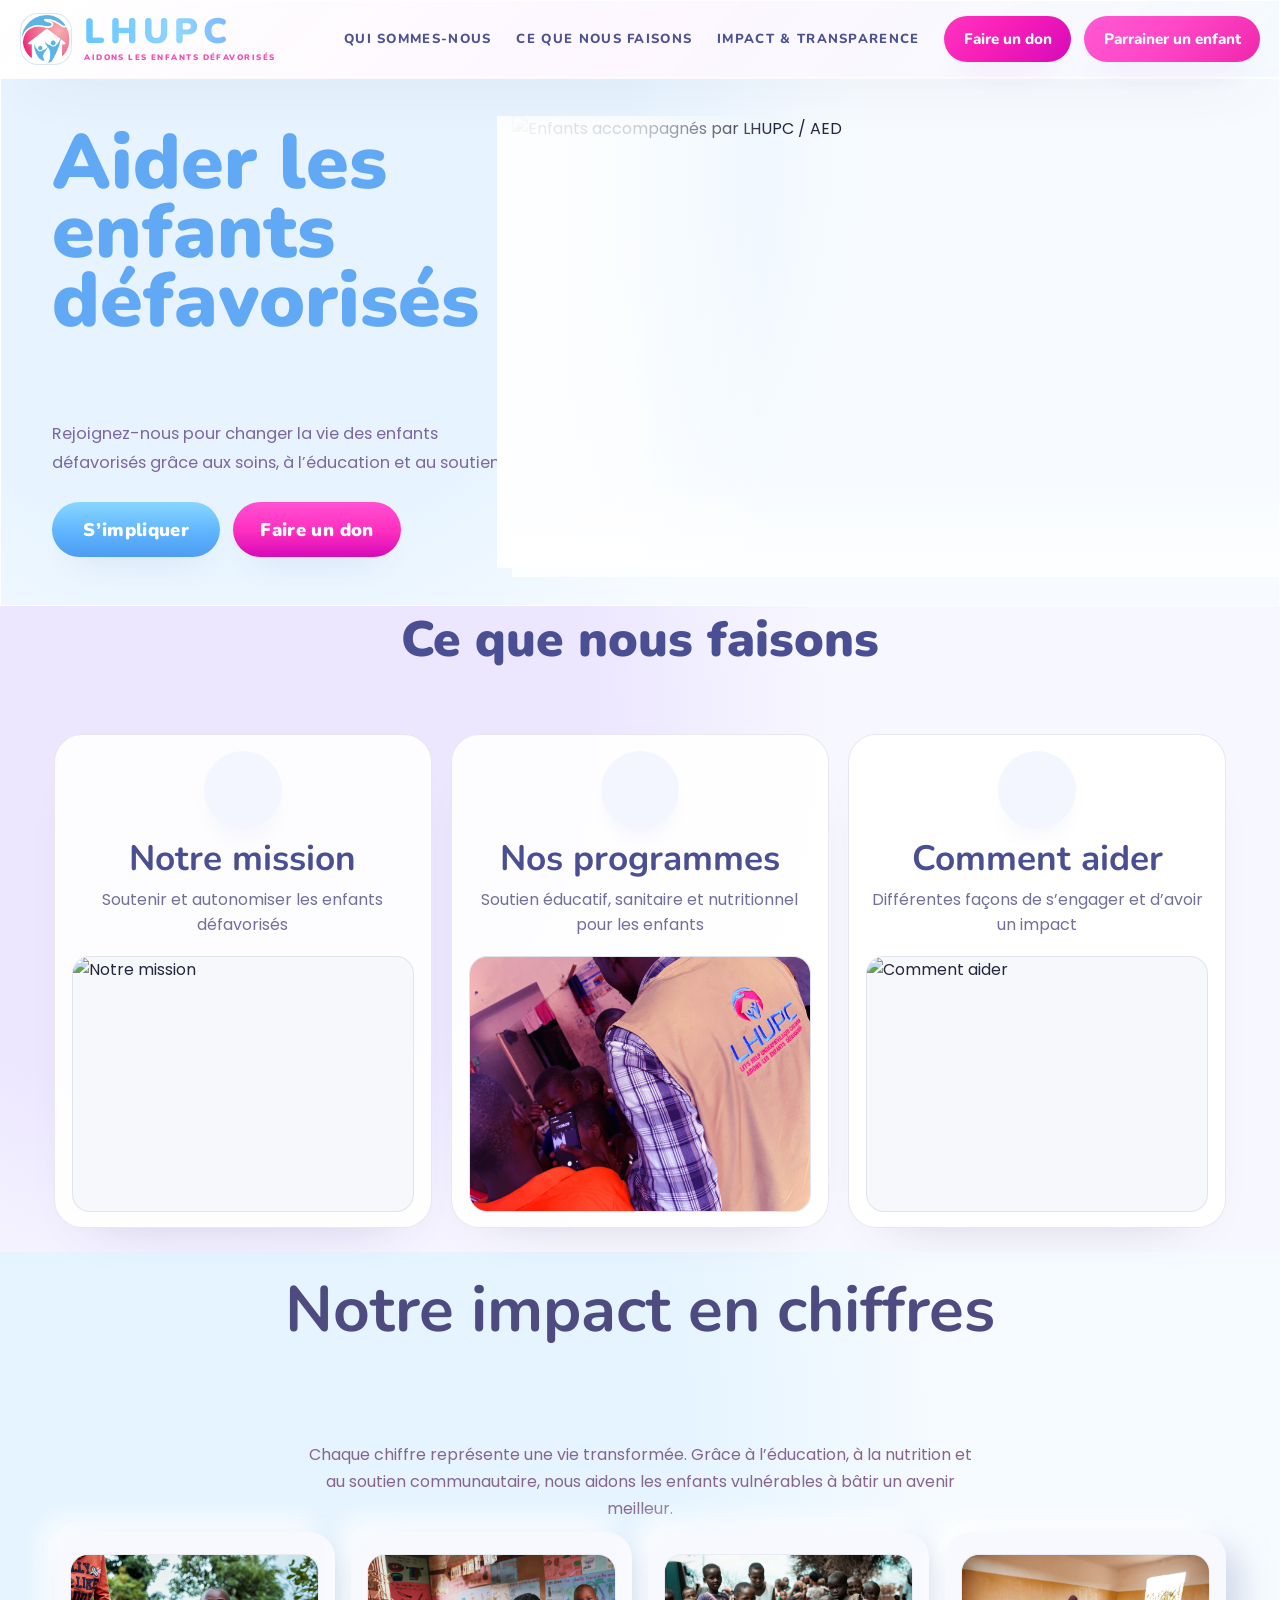
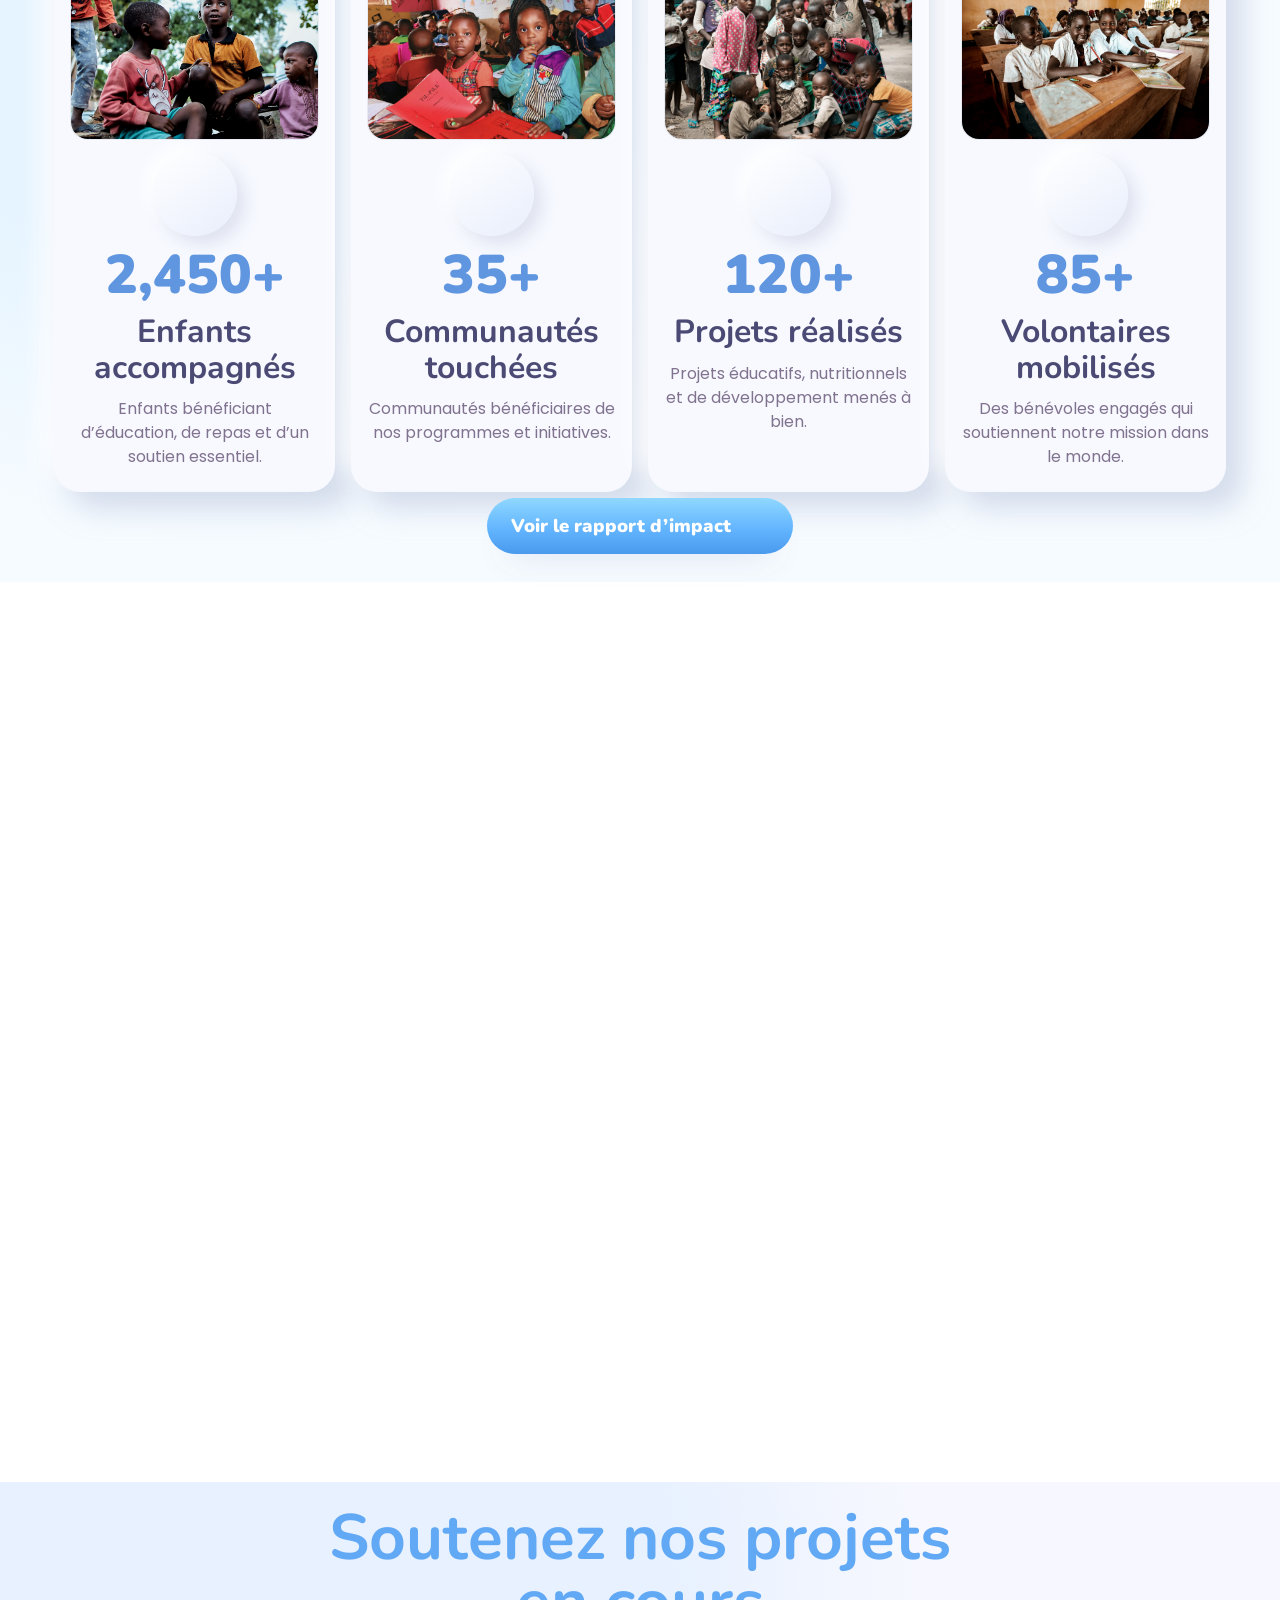
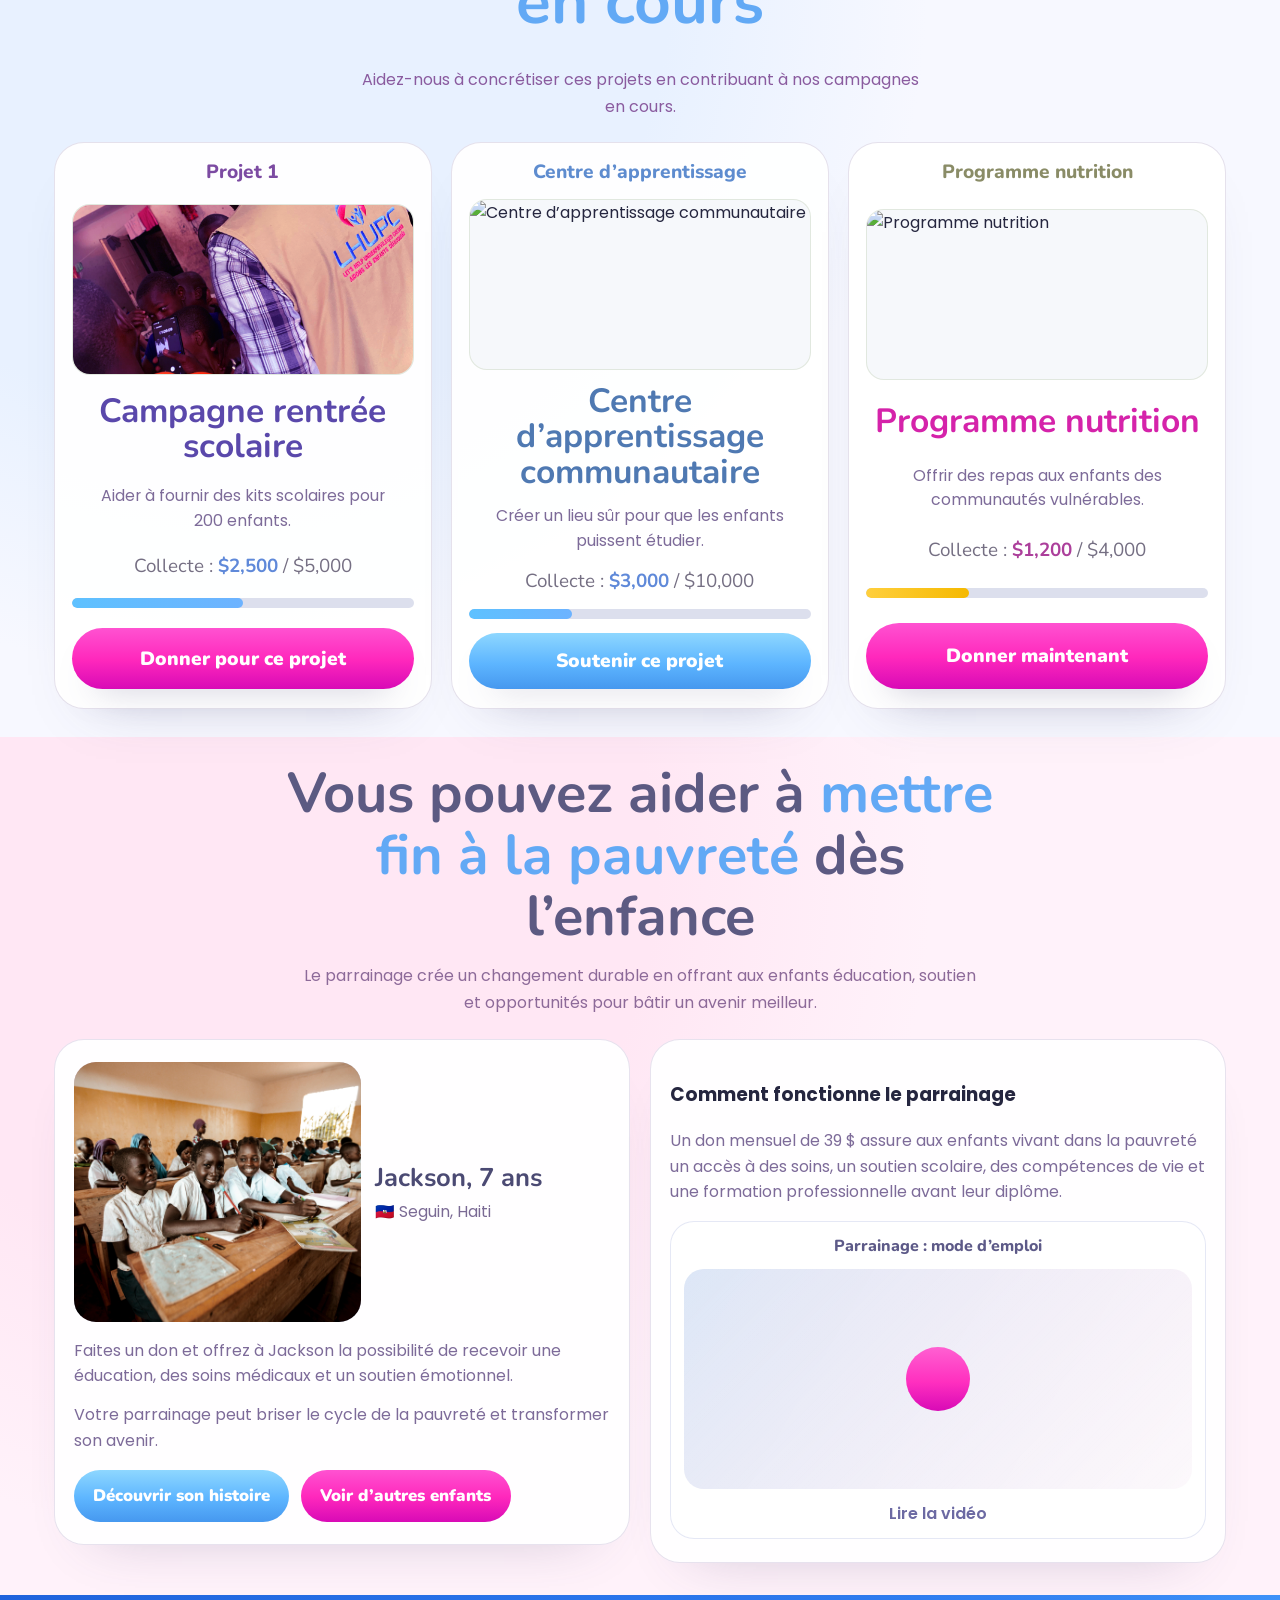
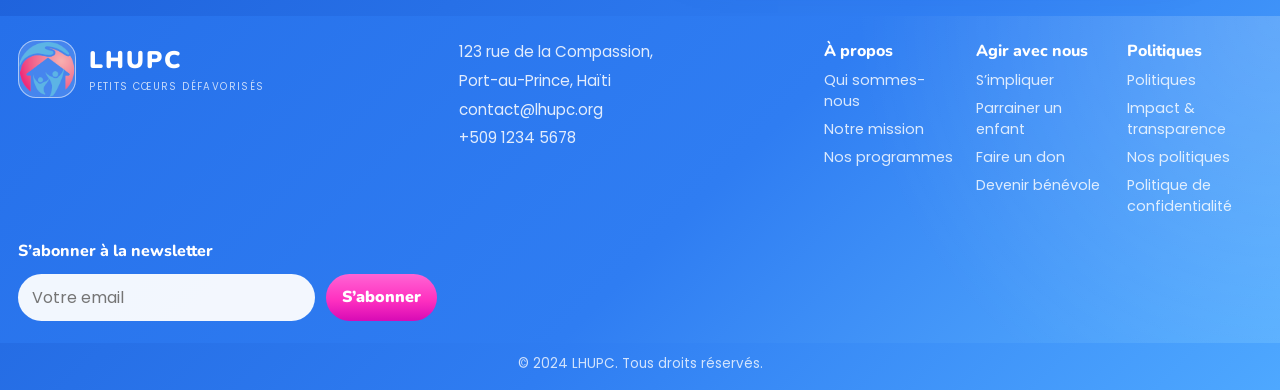
==== index.html @ beb4c079 "Initial commit" ====
<!doctype html>
<html lang="fr">
  <head>
    <meta charset="UTF-8" />
    <meta name="viewport" content="width=device-width, initial-scale=1.0" />
    <meta http-equiv="Cache-Control" content="no-cache, no-store, must-revalidate" />
    <meta http-equiv="Pragma" content="no-cache" />
    <meta http-equiv="Expires" content="0" />
    <meta
      name="description"
      content="Plateforme institutionnelle LHUPC / AED avec site public administrable et future connexion Firebase."
    />
    <link rel="preconnect" href="https://fonts.googleapis.com" />
    <link rel="preconnect" href="https://fonts.gstatic.com" crossorigin />
    <link
      href="https://fonts.googleapis.com/css2?family=Nunito:wght@600;700;800;900&family=Poppins:wght@400;500;600;700&display=swap"
      rel="stylesheet"
    />
    <script src="./src/js/tw-config.js?v=20260318-2"></script>
    <script src="https://cdn.tailwindcss.com"></script>
    <link rel="stylesheet" href="./src/styles/main.css?v=20260318-45" />
    <script src="https://unpkg.com/lucide@latest/dist/umd/lucide.min.js" defer></script>
    <title>LHUPC / AED</title>
  </head>
  <body class="min-h-screen bg-[url('./PHOTOS/pexels-justebuka-20407104.jpg')] bg-cover bg-fixed bg-center text-[#25263f] font-sans">
    <div id="app"></div>
    <script type="module" src="./src/js/main.js?v=20260318-28"></script>
  </body>
</html>
---- src/styles/main.css ----
:root {
  --bg: #f7f3f0;
  --surface: rgba(255, 255, 255, 0.95);
  --surface-strong: #ffffff;
  --text: #25263f;
  --muted: #6f7390;
  --stroke: rgba(201, 204, 228, 0.75);
  --blue: #78c8ff;
  --blue-strong: #5f98ff;
  --pink: #f62cb8;
  --pink-strong: #d70ab9;
  --shadow: 0 24px 60px -36px rgba(65, 50, 91, 0.42);
}

* {
  box-sizing: border-box;
}

html {
  scroll-behavior: smooth;
}

body {
  margin: 0;
  min-height: 100vh;
  color: var(--text);
  font-family: 'Poppins', sans-serif;
}

body.menu-open {
  overflow: hidden;
}

a {
  color: inherit;
  text-decoration: none;
}

button {
  font: inherit;
}

.page-shell {
  padding: 0;
  background: transparent;
}

.site-header {
  position: sticky;
  top: 0;
  z-index: 1500;
  padding: 0;
  transition: transform 0.22s ease, opacity 0.22s ease;
  will-change: transform;
}

.site-header.is-hidden {
  transform: translateY(-100%);
  opacity: 0;
}

.site-header__shell {
  width: 100%;
  border: 1px solid rgba(255, 255, 255, 0.9);
  border-radius: 0;
  background: linear-gradient(135deg, rgba(255, 255, 255, 0.98), rgba(253, 246, 255, 0.96), rgba(244, 250, 255, 0.98));
  box-shadow: var(--shadow);
  backdrop-filter: blur(18px);
  overflow: visible;
  position: relative;
}

.site-header__bar {
  display: flex;
  align-items: center;
  gap: 0.75rem;
  min-height: 82px;
  padding: 0.9rem 1rem;
}

.site-header__brand {
  min-width: 0;
  flex: 1;
}

.site-header__desktop {
  display: none;
}

.brand-logo {
  display: flex;
  align-items: center;
  gap: 0.75rem;
  min-width: 0;
}

.brand-logo__icon {
  width: 52px;
  height: 52px;
  flex: 0 0 52px;
  display: grid;
  place-items: center;
  border-radius: 18px;
  background: rgba(255, 255, 255, 0.88);
  box-shadow: inset 0 1px 0 rgba(255, 255, 255, 0.95);
  border: 1px solid rgba(219, 227, 239, 0.95);
}

.brand-logo__icon img {
  width: 100%;
  height: 100%;
  object-fit: contain;
}

.brand-logo__text {
  min-width: 0;
  display: flex;
  flex-direction: column;
}

.brand-logo__title {
  font-family: 'Nunito', sans-serif;
  font-size: clamp(1.45rem, 5vw, 2.2rem);
  line-height: 0.95;
  font-weight: 900;
  letter-spacing: 0.14em;
  text-transform: uppercase;
  background: linear-gradient(90deg, #67c7ff, #8fd5ff, #699eff);
  -webkit-background-clip: text;
  background-clip: text;
  color: transparent;
}

.brand-logo__subtitle {
  display: none;
  margin-top: 0.25rem;
  font-family: 'Nunito', sans-serif;
  font-size: 0.5rem;
  line-height: 1.2;
  font-weight: 900;
  letter-spacing: 0.18em;
  color: #f24db7;
  text-transform: uppercase;
}

.lucide-icon,
.lucide {
  width: 28px;
  height: 28px;
  stroke: currentColor;
  stroke-width: 2px;
  stroke-linecap: round;
  stroke-linejoin: round;
}

.lucide-icon--inline {
  width: 22px;
  height: 22px;
  margin-left: 0.35rem;
  vertical-align: middle;
}

.menu-toggle {
  width: 54px;
  height: 54px;
  flex: 0 0 54px;
  margin-left: auto;
  border: 1px solid rgba(207, 214, 234, 0.9);
  border-radius: 16px;
  background: linear-gradient(135deg, rgba(255, 255, 255, 0.96), rgba(244, 245, 255, 0.96));
  box-shadow: 0 18px 34px -26px rgba(63, 66, 114, 0.82);
  display: inline-flex;
  align-items: center;
  justify-content: center;
  cursor: pointer;
  transition: transform 0.14s ease, box-shadow 0.14s ease, border-color 0.14s ease, background 0.2s ease;
}

.menu-toggle__icon {
  display: inline-flex;
  color: #4e5397;
  font-size: 26px;
}

.menu-toggle__icon--close {
  display: none;
}

.menu-toggle.is-open .menu-toggle__icon {
  display: none;
}

.menu-toggle.is-open .menu-toggle__icon--close {
  display: inline-flex;
}

.menu-toggle:is(:hover, :focus-visible) {
  transform: translateY(-1px);
  box-shadow: 0 22px 44px -28px rgba(63, 66, 114, 0.9);
  border-color: rgba(120, 200, 255, 0.35);
  background: linear-gradient(135deg, rgba(255, 255, 255, 0.98), rgba(240, 243, 255, 0.96));
}

.site-header__mobile-panel {
  position: fixed;
  top: 0;
  right: 0;
  width: min(86vw, 400px);
  height: 100vh;
  border-left: 1px solid rgba(207, 214, 234, 0.9);
  padding: 1.25rem 1.25rem 2rem;
  background: rgba(255, 255, 255, 0.96);
  box-shadow: -18px 0 44px -28px rgba(35, 42, 90, 0.45);
  transform: translateX(102%);
  transition: transform 0.24s ease, opacity 0.24s ease;
  opacity: 0;
  backdrop-filter: blur(12px);
  z-index: 3000;
  pointer-events: none;
  overflow-y: auto;
  border-radius: 0;
  padding-top: 3.5rem;
}

.site-header__mobile-panel.is-open {
  transform: translateX(0);
  opacity: 1;
  pointer-events: auto;
}

.mobile-panel__close {
  position: absolute;
  top: 0.9rem;
  right: 0.9rem;
  width: 42px;
  height: 42px;
  display: inline-flex;
  align-items: center;
  justify-content: center;
  border-radius: 12px;
  border: 1px solid rgba(207, 214, 234, 0.9);
  background: rgba(255, 255, 255, 0.96);
  box-shadow: 0 12px 28px -18px rgba(35, 42, 90, 0.35);
  color: #4e5397;
  cursor: pointer;
}

.mobile-panel__close:focus-visible {
  outline: none;
  box-shadow: var(--focus-ring);
}

.splash-overlay {
  position: fixed;
  inset: 0;
  display: grid;
  place-items: center;
  background: radial-gradient(circle at 30% 20%, rgba(255, 200, 240, 0.2), transparent 35%), #ffffff;
  z-index: 4000;
  transition: opacity 0.3s ease;
}

.splash-overlay.is-hidden {
  opacity: 0;
  pointer-events: none;
}

.splash-card {
  display: grid;
  gap: 1rem;
  justify-items: center;
  padding: 1.8rem 2.2rem;
  border-radius: 22px;
  background: rgba(255, 255, 255, 0.94);
  box-shadow: 0 24px 60px -36px rgba(65, 50, 91, 0.32);
  border: 1px solid rgba(217, 223, 239, 0.8);
}

.splash-logo {
  width: 86px;
  height: 86px;
  object-fit: contain;
}

.splash-quote {
  margin: 0;
  font-family: 'Nunito', sans-serif;
  font-weight: 900;
  font-size: 1.2rem;
  color: #4a4f93;
  text-align: center;
}

.splash-loader {
  width: 54px;
  height: 54px;
  border-radius: 50%;
  border: 5px solid rgba(255, 82, 192, 0.2);
  border-top-color: #ff2fbf;
  animation: splash-spin 1s linear infinite;
}

@keyframes splash-spin {
  to {
    transform: rotate(360deg);
  }
}

.site-header__mobile-nav,
.site-header__mobile-actions {
  display: grid;
  gap: 0.7rem;
}

.site-header__mobile-actions {
  margin-top: 1rem;
}

.header-link {
  position: relative;
  font-family: 'Nunito', sans-serif;
  font-size: 0.84rem;
  font-weight: 800;
  letter-spacing: 0.1em;
  color: #4d5293;
  text-transform: uppercase;
  white-space: nowrap;
}

.header-link--mobile {
  display: block;
  padding: 0.95rem 1rem;
  border-radius: 20px;
  background: rgba(255, 255, 255, 0.76);
  border: 1px solid rgba(231, 235, 244, 0.95);
}

.header-link.is-active::after {
  content: '';
  position: absolute;
  left: 0;
  right: 0;
  bottom: -1rem;
  height: 2px;
  border-radius: 999px;
  background: linear-gradient(90deg, rgba(111, 196, 255, 0.95), rgba(140, 212, 255, 0.95));
}

.header-link.is-active-mobile {
  background: rgba(235, 247, 255, 0.95);
  color: #2e3888;
}

.header-action {
  display: inline-flex;
  align-items: center;
  justify-content: center;
  position: relative;
  isolation: isolate;
  overflow: hidden;
  min-height: 48px;
  padding: 0.88rem 1.15rem;
  border-radius: 999px;
  font-family: 'Nunito', sans-serif;
  font-size: 1rem;
  font-weight: 800;
  color: white;
  box-shadow: 0 18px 34px -22px rgba(214, 10, 185, 0.82);
  transition: transform 0.14s ease, box-shadow 0.14s ease, filter 0.2s ease;
}

.header-action::after {
  content: '';
  position: absolute;
  top: -35%;
  bottom: -35%;
  width: 34%;
  left: -42%;
  pointer-events: none;
  background: linear-gradient(
    90deg,
    rgba(255, 255, 255, 0) 0%,
    rgba(255, 255, 255, 0.18) 18%,
    rgba(255, 255, 255, 0.82) 48%,
    rgba(255, 255, 255, 0.18) 78%,
    rgba(255, 255, 255, 0) 100%
  );
  transform: skewX(-24deg) translate3d(0, 0, 0);
  animation: header-action-flash 14s infinite ease-in-out;
}

.header-action--mobile {
  width: 100%;
}

.header-action--primary {
  background: linear-gradient(135deg, #ff35c1, #f61db7 46%, #d60ab9);
}

.header-action--secondary {
  background: linear-gradient(135deg, #ff59d3, #ff47c7 46%, #ef26ad);
}

.header-action:is(:hover, :focus-visible) {
  transform: translateY(-1px);
  box-shadow: 0 22px 44px -26px rgba(63, 66, 114, 0.45);
  filter: saturate(1.05);
}

@keyframes header-action-flash {
  0%,
  100% {
    left: -42%;
    opacity: 0;
  }

  4% {
    opacity: 0.95;
  }

  11% {
    left: 108%;
    opacity: 0.95;
  }

  16% {
    left: 108%;
    opacity: 0;
  }

  50% {
    left: 108%;
    opacity: 0;
  }

  54% {
    left: 108%;
    opacity: 0.95;
    transform: skewX(24deg) translate3d(0, 0, 0);
  }

  61% {
    left: -42%;
    opacity: 0.95;
    transform: skewX(24deg) translate3d(0, 0, 0);
  }

  66% {
    left: -42%;
    opacity: 0;
  }

  67%,
  99% {
    transform: skewX(-24deg) translate3d(0, 0, 0);
  }
}

.hero-section {
  padding: 0;
}

.hero-section__shell {
  width: 100%;
  overflow: hidden;
  border: 1px solid rgba(255, 255, 255, 0.92);
  border-radius: 0;
  background:
    radial-gradient(circle at 18% 12%, #e7f4ff 0%, #e7f4ff 35%, #f7fbff 55%),
    linear-gradient(135deg, #f7fbff 0%, #fff5fc 100%);
  box-shadow: none;
}

.hero-section__content {
  display: grid;
}

.hero-section__copy {
  position: relative;
  z-index: 1;
  padding: 1.65rem 1.15rem 0.9rem;
}

.hero-section__eyebrow {
  margin: 0 0 0.75rem;
  font-family: 'Nunito', sans-serif;
  font-size: 0.76rem;
  font-weight: 800;
  letter-spacing: 0.24em;
  text-transform: uppercase;
  color: #7c86cb;
}

.hero-section__title {
  max-width: 12ch;
  margin: 0;
  font-family: 'Nunito', sans-serif;
  font-size: clamp(2.45rem, 11vw, 4.8rem);
  line-height: 0.9;
  font-weight: 900;
  color: #62a9f5;
  min-height: 3.6em;
}

.hero-rotator {
  display: block;
  min-height: 3.2em;
  white-space: normal;
  word-break: break-word;
}

.section-rotator {
  display: inline-block;
  min-height: 2.4em;
  white-space: normal;
  word-break: break-word;
}

.hero-section__description {
  max-width: 34rem;
  margin: 1rem 0 0;
  font-size: 1rem;
  line-height: 1.75;
  color: #7c67a2;
}

.hero-section__actions {
  display: grid;
  gap: 0.8rem;
  margin-top: 1.35rem;
}

.hero-cta {
  display: inline-flex;
  align-items: center;
  justify-content: center;
  min-height: 54px;
  padding: 0.92rem 1.5rem;
  border-radius: 999px;
  font-family: 'Nunito', sans-serif;
  font-size: 1.15rem;
  font-weight: 900;
  letter-spacing: 0.02em;
  color: white;
  box-shadow: 0 18px 34px -24px rgba(81, 94, 153, 0.42);
  transition: transform 0.12s ease, box-shadow 0.12s ease, background 0.2s ease, color 0.2s ease;
}

.hero-cta:focus-visible {
  outline: none;
  box-shadow: var(--focus-ring);
  transform: translateY(-1px);
}

.hero-cta:hover {
  transform: translateY(-2px);
  box-shadow: 0 24px 44px -26px rgba(81, 94, 153, 0.48);
}

.hero-cta--blue {
  background: linear-gradient(180deg, #89d7ff, #5fb4ff 55%, #4d9cf2);
}

.hero-cta--pink {
  background: linear-gradient(180deg, #ff50d3, #ff2fbf 52%, #d60ab9);
}

.hero-section__media {
  position: relative;
  min-height: 280px;
  padding: 0.35rem 0.35rem 0.55rem;
}

.hero-section__image {
  position: relative;
  height: 100%;
  min-height: 280px;
  overflow: hidden;
  border-radius: 28px;
}

.hero-photo {
  position: absolute;
  inset: 0;
  width: 100%;
  height: 100%;
  object-fit: cover;
  display: block;
}

.hero-section__mist {
  position: absolute;
  z-index: 1;
  pointer-events: none;
}

.hero-section__mist--left {
  inset: 0 auto 0 -8%;
  width: 34%;
  background: linear-gradient(90deg, rgba(255, 255, 255, 0.96), rgba(255, 255, 255, 0.78), transparent);
}

.hero-section__mist--bottom {
  inset: auto 0 -2% 0;
  height: 26%;
  background: linear-gradient(180deg, transparent, rgba(255, 255, 255, 0.88));
}

.about-section {
  padding: 0;
}

.about-section__shell {
  width: 100%;
  padding: 0 1rem 0.2rem;
  background:
    radial-gradient(circle at 16% 18%, #ece6ff 0%, #ece6ff 32%, #f7f7ff 52%),
    linear-gradient(180deg, #fdf8ff 0%, #f5faff 100%);
}

.about-section__header {
  text-align: center;
  margin: 0 0 0.6rem;
}

.about-section__title {
  margin: 0;
  font-family: 'Nunito', sans-serif;
  font-size: clamp(2.1rem, 8vw, 3.1rem);
  font-weight: 900;
  color: #4a4f93;
}

.about-section__grid {
  display: grid;
  gap: 1rem;
  grid-template-columns: repeat(auto-fit, minmax(260px, 1fr));
}

.about-card {
  display: grid;
  gap: 0.75rem;
  padding: 1rem;
  border: 1px solid rgba(233, 229, 239, 0.95);
  border-radius: 28px;
  background: rgba(255, 255, 255, 0.9);
  box-shadow: 0 26px 50px -44px rgba(75, 73, 116, 0.36);
  grid-template-rows: auto auto auto 1fr;
}

.about-card__media {
  width: 100%;
  overflow: hidden;
  border-radius: 18px;
  border: 1px solid rgba(223, 227, 235, 0.9);
  background: #f6f8fb;
  aspect-ratio: 4 / 3;
  margin-top: 0.35rem;
}

.about-card__media img {
  width: 100%;
  height: 100%;
  object-fit: cover;
  display: block;
}

.about-card__icon {
  width: 78px;
  height: 78px;
  margin: -0.2rem auto 0;
  display: grid;
  place-items: center;
  border-radius: 999px;
  background: #f4f6ff;
  box-shadow: 0 14px 32px -24px rgba(40, 60, 160, 0.25);
  color: #5a48ab;
}

.about-card__icon .lucide {
  width: 42px;
  height: 42px;
}

.about-card__title {
  margin: 0;
  font-family: 'Nunito', sans-serif;
  font-size: clamp(1.75rem, 6vw, 2.2rem);
  line-height: 1;
  text-align: center;
  color: #4a4f93;
}

.about-card__description {
  max-width: 22rem;
  margin: 0 auto;
  font-size: 1rem;
  line-height: 1.55;
  text-align: center;
  color: #726f9b;
}

.impact-section {
  padding: 0;
  margin: 0;
}

.bridge-section {
  position: relative;
  min-height: 100vh;
  z-index: 0;
  background: transparent;
  margin: 0;
  padding: 0;
}

.bridge-section__content {
  height: 100%;
}

.projects-section {
  position: relative;
  z-index: 2;
  margin: 0;
  padding: 0;
}

.impact-section__shell {
  width: 100%;
  padding: 0.4rem 1rem 0;
  background:
    radial-gradient(circle at 18% 18%, #e5f4ff 0%, #e5f4ff 34%, #f6fbff 56%),
    radial-gradient(circle at 78% 24%, #ffe9c6 0%, #ffe9c6 36%, #fff5e6 58%),
    linear-gradient(180deg, #f6fbff 0%, #fff8f2 100%);
}

.impact-section__header {
  max-width: 46rem;
  margin: 0 auto;
  text-align: center;
}

.impact-section__title {
  margin: 0;
  font-family: 'Nunito', sans-serif;
  font-size: clamp(2.2rem, 8vw, 4rem);
  line-height: 1.05;
  color: #4d4b7f;
}

.impact-section__title-accent {
  color: #62a9f5;
}

.impact-section__description {
  max-width: 42rem;
  margin: 0.6rem auto 0;
  font-size: 1rem;
  line-height: 1.7;
  color: #86658f;
}

.impact-section__grid {
  display: grid;
  gap: 1rem;
  margin-top: 0.6rem;
  grid-template-columns: repeat(auto-fit, minmax(260px, 1fr));
}

.impact-card {
  display: grid;
  justify-items: center;
  gap: 0.75rem;
  padding: 1.25rem 1rem 1.35rem;
  border-radius: 26px;
  background: #f7f9ff;
  box-shadow:
    16px 16px 28px rgba(180, 190, 215, 0.5),
    -14px -14px 24px rgba(255, 255, 255, 0.85);
  text-align: center;
}

.impact-card__media {
  width: 100%;
  max-width: 340px;
  overflow: hidden;
  border-radius: 18px;
  border: 1px solid rgba(223, 227, 235, 0.6);
  background: linear-gradient(135deg, #fdfefe, #f3f6ff);
  box-shadow:
    inset 8px 8px 16px rgba(181, 189, 214, 0.32),
    inset -6px -6px 14px rgba(255, 255, 255, 0.9);
  aspect-ratio: 4 / 3;
  position: relative;
}

.impact-media {
  width: 100%;
  height: 100%;
  object-fit: cover;
  display: block;
  position: absolute;
  inset: 0;
  transition: opacity 0.5s ease;
}

.impact-media--alt {
  opacity: 0;
}

.impact-card:hover .impact-media--alt {
  opacity: 1;
}

.impact-card:hover .impact-media--base {
  opacity: 0;
}

.impact-card__icon {
  width: 84px;
  height: 84px;
  display: grid;
  place-items: center;
  border-radius: 999px;
  background: linear-gradient(145deg, #ffffff, #e8eefc);
  box-shadow:
    8px 8px 16px rgba(181, 189, 214, 0.38),
    -8px -8px 16px rgba(255, 255, 255, 0.96);
}

.impact-card__icon .lucide {
  width: 46px;
  height: 46px;
}

.impact-card__value {
  margin: 0;
  font-family: 'Nunito', sans-serif;
  font-size: clamp(2.3rem, 8vw, 3.4rem);
  line-height: 1;
  font-weight: 900;
  color: #5f96df;
}

.impact-card__title {
  margin: 0;
  font-family: 'Nunito', sans-serif;
  font-size: clamp(1.5rem, 5vw, 2rem);
  line-height: 1.1;
  color: #4b4a74;
}

.impact-card__description {
  max-width: 16rem;
  margin: 0;
  font-size: 1rem;
  line-height: 1.5;
  color: #81728f;
}

.impact-section__actions {
  display: flex;
  justify-content: center;
  margin-top: 0.4rem;
}

.impact-section__cta {
  display: inline-flex;
  align-items: center;
  justify-content: center;
  gap: 0.65rem;
  min-height: 56px;
  padding: 0.92rem 1.5rem;
  border-radius: 999px;
  font-family: 'Nunito', sans-serif;
  font-size: 1.16rem;
  font-weight: 900;
  color: #ffffff;
  background: linear-gradient(180deg, #8fd8ff, #63b5ff 55%, #4a9aed);
  box-shadow: 0 18px 34px -24px rgba(81, 94, 153, 0.42);
  transition: transform 0.12s ease, box-shadow 0.12s ease, background 0.2s ease, color 0.2s ease;
}

.impact-section__cta span {
  font-size: 1.4rem;
  line-height: 1;
}

.impact-section__cta:focus-visible {
  outline: none;
  box-shadow: var(--focus-ring);
  transform: translateY(-1px);
}

.impact-section__cta:hover {
  transform: translateY(-2px);
  box-shadow: 0 24px 44px -24px rgba(81, 94, 153, 0.5);
}

.dashboard-btn {
  transition: transform 0.12s ease, box-shadow 0.12s ease, background 0.2s ease, color 0.2s ease;
}

.dashboard-btn:hover {
  transform: translateY(-1px);
  box-shadow: 0 18px 32px -24px rgba(63, 66, 114, 0.32);
}

.btn-shake {
  animation: shake-cycle 13s infinite ease-in-out;
}

@keyframes shake-cycle {
  0% { transform: translate3d(0, 0, 0) rotate(0deg); }
  2% { transform: translate3d(1px, -1px, 0) rotate(-1deg); }
  4% { transform: translate3d(-1px, 2px, 0) rotate(1deg); }
  6% { transform: translate3d(2px, -2px, 0) rotate(-1deg); }
  8% { transform: translate3d(-2px, 1px, 0) rotate(1deg); }
  10% { transform: translate3d(1px, 1px, 0) rotate(0deg); }
  12% { transform: translate3d(-1px, -1px, 0) rotate(1deg); }
  14% { transform: translate3d(1px, 2px, 0) rotate(-1deg); }
  16% { transform: translate3d(-2px, -1px, 0) rotate(1deg); }
  18% { transform: translate3d(1px, -2px, 0) rotate(-1deg); }
  23% { transform: translate3d(0, 0, 0) rotate(0deg); }
  100% { transform: translate3d(0, 0, 0) rotate(0deg); }
}

.projects-section {
  padding: 0;
}

.projects-section__shell {
  width: 100%;
  padding: 0.2rem 1rem 0.8rem;
  background:
    radial-gradient(circle at 18% 12%, #e8f1ff 0%, #e8f1ff 34%, #f7f8ff 54%),
    radial-gradient(circle at 82% 18%, #f2e6ff 0%, #f2e6ff 34%, #fbf7ff 56%),
    linear-gradient(180deg, #f7f8ff 0%, #fff5fd 100%);
}

.projects-section__header {
  max-width: 42rem;
  margin: 0 auto;
  text-align: center;
}

.projects-section__title {
  margin: 0;
  font-family: 'Nunito', sans-serif;
  font-size: clamp(2.2rem, 8vw, 4rem);
  line-height: 1;
  color: #62a9f5;
}

.projects-section__description {
  max-width: 36rem;
  margin: 0.5rem auto 0;
  font-size: 1rem;
  line-height: 1.65;
  color: #8a5b9f;
}

.projects-section__grid {
  display: grid;
  gap: 1rem;
  margin-top: 1.35rem;
  grid-template-columns: repeat(auto-fit, minmax(260px, 1fr));
}

.sponsor-section {
  padding: 0;
  margin: 0;
}

.sponsor-section__shell {
  width: 100%;
  padding: 0.6rem 1rem 1.1rem;
  background:
    radial-gradient(circle at 20% 16%, #ffe7f4 0%, #ffe7f4 32%, #fff2fa 54%),
    radial-gradient(circle at 80% 14%, #e7f3ff 0%, #e7f3ff 32%, #f3f9ff 54%),
    linear-gradient(180deg, #fff7fb 0%, #f5fbff 100%);
}

.sponsor-section__header {
  max-width: 48rem;
  margin: 0 auto;
  text-align: center;
}

.sponsor-section__title {
  margin: 0;
  font-family: 'Nunito', sans-serif;
  font-size: clamp(2rem, 7.5vw, 3.5rem);
  line-height: 1.1;
  color: #5c5a82;
}

.sponsor-section__title-accent {
  color: #62a9f5;
}

.sponsor-section__description {
  max-width: 42rem;
  margin: 0.9rem auto 0;
  font-size: 1rem;
  line-height: 1.7;
  color: #8d6a99;
}

.sponsor-section__grid {
  display: grid;
  gap: 1rem;
  margin-top: 1.4rem;
}

.sponsor-card {
  display: grid;
  gap: 1rem;
  padding: 1.15rem;
  border-radius: 30px;
  border: 1px solid rgba(231, 225, 238, 0.96);
  background: rgba(255, 255, 255, 0.93);
  box-shadow: 0 28px 56px -42px rgba(74, 70, 112, 0.32);
}

.sponsor-card__profile {
  display: grid;
  gap: 0.85rem;
}

.sponsor-card__photo-shell {
  position: relative;
  width: 100%;
  min-height: 220px;
  border-radius: 22px;
  overflow: hidden;
  background: linear-gradient(120deg, rgba(255, 156, 212, 0.18), rgba(120, 200, 255, 0.25)), #d8d3e6;
}

.sponsor-card__photo {
  position: absolute;
  inset: 0;
  width: 100%;
  height: 100%;
  object-fit: cover;
  display: block;
}

.sponsor-card__profile-info h3 {
  margin: 0;
  font-family: 'Nunito', sans-serif;
  font-size: 1.6rem;
  color: #4b4a73;
}

.sponsor-card__location {
  margin: 0.35rem 0 0;
  font-size: 0.98rem;
  color: #7a6a94;
}

.sponsor-card__body p {
  margin: 0 0 0.85rem;
  font-size: 1rem;
  line-height: 1.6;
  color: #7d6b99;
}

.sponsor-card__body p:last-child {
  margin-bottom: 0;
}

.sponsor-card__actions {
  display: grid;
  gap: 0.75rem;
}

.sponsor-card__cta {
  display: inline-flex;
  align-items: center;
  justify-content: center;
  min-height: 52px;
  padding: 0.85rem 1.2rem;
  border-radius: 999px;
  font-family: 'Nunito', sans-serif;
  font-size: 1.05rem;
  font-weight: 900;
  color: #ffffff;
  transition: transform 0.12s ease, box-shadow 0.12s ease, background 0.2s ease, color 0.2s ease;
}

.sponsor-card__cta:focus-visible {
  outline: none;
  box-shadow: var(--focus-ring);
  transform: translateY(-1px);
}

.sponsor-card__cta:hover {
  transform: translateY(-2px);
  box-shadow: 0 20px 38px -24px rgba(63, 66, 114, 0.55);
}

.sponsor-card__cta--blue {
  background: linear-gradient(180deg, #8ed7ff, #5db5ff 55%, #4698ef);
}

.sponsor-card__cta--pink {
  background: linear-gradient(180deg, #ff52d1, #ff28bc 52%, #d80ab6);
}

.sponsor-card__media {
  display: grid;
  gap: 0.75rem;
  padding: 0.8rem;
  border-radius: 24px;
  border: 1px solid rgba(227, 231, 245, 0.92);
  background: rgba(255, 255, 255, 0.85);
}

.sponsor-card__media-header {
  font-family: 'Nunito', sans-serif;
  font-weight: 800;
  color: #5d5a88;
  text-align: center;
}

.sponsor-card__media-frame {
  position: relative;
  min-height: 180px;
  border-radius: 20px;
  background:
    linear-gradient(135deg, rgba(255, 255, 255, 0.3), rgba(255, 255, 255, 0.85)),
    linear-gradient(120deg, rgba(120, 200, 255, 0.22), rgba(255, 156, 212, 0.2)),
    #e6e1ef;
  overflow: hidden;
}

.sponsor-card__play {
  position: absolute;
  inset: 0;
  margin: auto;
  width: 64px;
  height: 64px;
  border-radius: 50%;
  border: none;
  background: linear-gradient(180deg, #ff60d1, #ff2fbf 55%, #d80ab6);
  color: white;
  display: grid;
  place-items: center;
  cursor: pointer;
}

.sponsor-card__media-link {
  text-align: center;
  font-weight: 600;
  color: #6c6aa3;
}

.project-card {
  display: grid;
  gap: 0.9rem;
  padding: 1rem 1rem 1.1rem;
  border: 1px solid rgba(228, 224, 236, 0.96);
  border-radius: 30px;
  background: rgba(255, 255, 255, 0.92);
  box-shadow: 0 28px 56px -42px rgba(74, 70, 112, 0.34);
}

.project-card__kicker {
  margin: 0;
  font-family: 'Nunito', sans-serif;
  font-size: 1.2rem;
  font-weight: 800;
  text-align: center;
  color: #7c4ba2;
}

.project-card--learning .project-card__kicker {
  color: #5e8ccf;
}

.project-card--nutrition .project-card__kicker {
  color: #8a8c67;
}

.project-card__photo-shell {
  position: relative;
  overflow: hidden;
  border-radius: 18px;
  border: 1px solid rgba(225, 231, 222, 0.95);
  background: #f6f8fb;
  aspect-ratio: 2 / 1;
}

.project-card__photo {
  width: 100%;
  height: 100%;
  object-fit: cover;
  display: block;
}

.project-card__title {
  margin: 0;
  font-family: 'Nunito', sans-serif;
  font-size: clamp(1.65rem, 5vw, 2.1rem);
  line-height: 1.05;
  text-align: center;
  color: #5a48ab;
}

.project-card--learning .project-card__title {
  color: #4f79b2;
}

.project-card--nutrition .project-card__title {
  color: #d523aa;
}

.project-card__description {
  max-width: 18rem;
  margin: 0 auto;
  font-size: 0.99rem;
  line-height: 1.55;
  text-align: center;
  color: #7d6b99;
}

.project-card__raised {
  margin: 0;
  font-family: 'Nunito', sans-serif;
  font-size: 1.18rem;
  line-height: 1.4;
  text-align: center;
  color: #756f83;
}

.project-card__raised strong {
  color: #5f89d9;
}

.project-card--nutrition .project-card__raised strong {
  color: #ac3f9b;
}

.project-card__progress {
  overflow: hidden;
  width: 100%;
  height: 10px;
  border-radius: 999px;
  background: rgba(219, 222, 236, 0.95);
}

.project-card__progress-bar {
  display: block;
  height: 100%;
  border-radius: inherit;
  position: relative;
  overflow: hidden;
}

.project-card__progress-bar--blue {
  background: linear-gradient(90deg, #5ec1ff, #6db3ff);
}

.project-card__progress-bar--gold {
  background: linear-gradient(90deg, #ffcf3d, #f5b900);
}

.project-card__progress-bar::after {
  content: '';
  position: absolute;
  inset: 0;
  background: linear-gradient(120deg, rgba(255, 255, 255, 0.3), rgba(255, 255, 255, 0));
  transform: translateX(-120%);
  animation: progress-shine 2s ease-in-out infinite;
}

@keyframes progress-shine {
  0% {
    transform: translateX(-120%);
  }
  50% {
    transform: translateX(0%);
  }
  100% {
    transform: translateX(120%);
  }
}

.project-card__cta {
  display: inline-flex;
  align-items: center;
  justify-content: center;
  min-height: 56px;
  padding: 0.95rem 1.2rem;
  border-radius: 999px;
  font-family: 'Nunito', sans-serif;
  font-size: 1.2rem;
  font-weight: 900;
  color: #ffffff;
  box-shadow: 0 20px 34px -24px rgba(93, 88, 133, 0.52);
  transition: transform 0.12s ease, box-shadow 0.12s ease, background 0.2s ease, color 0.2s ease;
}

.project-card__cta:focus-visible {
  outline: none;
  box-shadow: var(--focus-ring);
  transform: translateY(-1px);
}

.project-card__cta:hover {
  transform: translateY(-2px);
  box-shadow: 0 26px 44px -24px rgba(93, 88, 133, 0.6);
}

.project-card__cta--pink {
  background: linear-gradient(180deg, #ff52d1, #ff28bc 52%, #d80ab6);
}

.project-card__cta--blue {
  background: linear-gradient(180deg, #8ed7ff, #5db5ff 55%, #4698ef);
}

.section-shell {
  padding: 1.25rem 0 0;
}

.section-shell__inner {
  width: 100%;
  padding: 2rem 1.15rem;
  border: 1px solid rgba(229, 227, 232, 0.9);
  border-radius: 0;
  background: rgba(255, 255, 255, 0.7);
  box-shadow: 0 24px 60px -48px rgba(49, 45, 83, 0.38);
}

.section-shell--hero .section-shell__inner {
  padding-top: 2.35rem;
}

.section-shell__eyebrow {
  margin: 0 0 0.85rem;
  font-family: 'Nunito', sans-serif;
  font-size: 0.8rem;
  font-weight: 800;
  letter-spacing: 0.24em;
  text-transform: uppercase;
  color: #5d9cff;
}

.section-shell__title {
  margin: 0;
  font-family: 'Nunito', sans-serif;
  font-size: clamp(2rem, 5vw, 3rem);
  line-height: 1;
}

.section-shell__description {
  max-width: 780px;
  margin: 1rem 0 0;
  color: var(--muted);
  line-height: 1.8;
}

.placeholder-card,
.stat-card {
  display: flex;
  flex-direction: column;
  gap: 0.75rem;
  padding: 1.4rem;
  border-radius: 24px;
  border: 1px dashed rgba(197, 204, 224, 0.95);
  background: rgba(255, 255, 255, 0.88);
  color: var(--muted);
}

.placeholder-card--soft {
  background: linear-gradient(135deg, rgba(241, 249, 255, 0.95), rgba(255, 239, 250, 0.92));
  border-color: rgba(154, 210, 255, 0.9);
}

.cards-grid {
  display: grid;
  gap: 1rem;
  margin-top: 1.5rem;
}

.cards-grid strong,
.stat-card strong {
  font-family: 'Nunito', sans-serif;
  font-size: 1.15rem;
  color: var(--text);
}

.stat-card {
  align-items: center;
  text-align: center;
  border-style: solid;
}

.stat-card span {
  font-size: 0.78rem;
  font-weight: 700;
  letter-spacing: 0.18em;
  text-transform: uppercase;
  color: #757b98;
}

.stat-card strong {
  font-size: 2rem;
}

.site-footer {
  padding: 1.3rem 0 1rem;
  color: #e7f0ff;
  background: linear-gradient(135deg, #1f63dc, #2f7df2 55%, #4ea8ff);
}

.site-footer__inner {
  width: 100%;
  padding: 1.55rem 1.1rem 1.4rem;
  background:
    radial-gradient(circle at top right, rgba(255, 255, 255, 0.16), transparent 32%),
    linear-gradient(135deg, #2670ea, #2f7df2 55%, #57afff);
  display: grid;
  gap: 1.2rem;
}

.site-footer__brand {
  display: flex;
  gap: 0.85rem;
  align-items: center;
}

.site-footer__logo {
  width: 58px;
  height: 58px;
  flex: 0 0 58px;
  border-radius: 18px;
  background: rgba(255, 255, 255, 0.14);
  box-shadow: inset 0 0 0 1px rgba(255, 255, 255, 0.55);
  display: grid;
  place-items: center;
}

.site-footer__logo img {
  width: 100%;
  height: 100%;
  object-fit: contain;
}

.site-footer__title,
.site-footer__subtitle,
.site-footer__contacts p,
.site-footer__heading,
.site-footer__bottom p {
  margin: 0;
}

.site-footer__title {
  font-family: 'Nunito', sans-serif;
  font-size: 1.5rem;
  font-weight: 900;
  letter-spacing: 0.08em;
  color: #ffffff;
}

.site-footer__subtitle {
  margin-top: 0.25rem;
  font-size: 0.62rem;
  letter-spacing: 0.14em;
  text-transform: uppercase;
  color: rgba(255, 255, 255, 0.74);
}

.site-footer__contacts {
  display: grid;
  gap: 0.35rem;
}

.site-footer__contacts p {
  font-size: 0.95rem;
  color: rgba(255, 255, 255, 0.86);
}

.site-footer__links {
  display: grid;
  gap: 1rem;
}

.site-footer__heading {
  font-family: 'Nunito', sans-serif;
  font-size: 1rem;
  font-weight: 800;
  color: #ffffff;
}

.site-footer__links a {
  display: block;
  margin-top: 0.45rem;
  font-size: 0.9rem;
  color: rgba(255, 255, 255, 0.82);
}

.site-footer__newsletter {
  display: grid;
  gap: 0.75rem;
}

.site-footer__form {
  display: grid;
  grid-template-columns: minmax(0, 1fr);
  gap: 0.65rem;
}

.site-footer__form input {
  min-height: 42px;
  padding: 0.7rem 0.9rem;
  border: none;
  border-radius: 999px;
  background: rgba(255, 255, 255, 0.94);
  color: #33407a;
  font: inherit;
}

.site-footer__form button {
  min-height: 42px;
  padding: 0.7rem 1rem;
  border: none;
  border-radius: 999px;
  background: linear-gradient(180deg, #ff64d4, #ff31c0 55%, #d70ab5);
  color: #ffffff;
  font-family: 'Nunito', sans-serif;
  font-weight: 900;
  cursor: pointer;
  transition: transform 0.12s ease, box-shadow 0.12s ease;
}

.site-footer__bottom {
  padding: 0.65rem 1.1rem 0;
  text-align: center;
}

.site-footer__form button:hover {
  transform: translateY(-1px);
  box-shadow: 0 16px 28px -22px rgba(64, 64, 120, 0.46);
}

.site-footer__bottom p {
  font-size: 0.84rem;
  color: rgba(255, 255, 255, 0.78);
}

@media (min-width: 700px) {
  .brand-logo__subtitle {
    display: block;
  }

  .hero-section__copy {
    padding: 2.15rem 1.6rem 1rem;
  }

  .hero-section__actions {
    grid-auto-flow: column;
    justify-content: start;
  }

  .hero-cta {
    min-width: 168px;
  }

  .hero-section__media,
  .hero-section__image,
  .hero-illustration {
    min-height: 360px;
  }

  .about-section__shell {
    padding-inline: 1.35rem;
  }

  .about-section__grid {
    grid-template-columns: repeat(2, minmax(0, 1fr));
  }

  .impact-section__shell {
    padding-inline: 1.35rem;
  }

  .impact-section__grid {
    grid-template-columns: repeat(2, minmax(0, 1fr));
  }

  .projects-section__shell {
    padding-inline: 1.35rem;
  }

  .sponsor-section__shell {
    padding-inline: 1.35rem;
  }

  .sponsor-section__grid {
    grid-template-columns: repeat(2, minmax(0, 1fr));
    align-items: start;
  }

  .sponsor-card__profile {
    grid-template-columns: minmax(0, 1.1fr) minmax(0, 0.9fr);
    align-items: center;
  }

  .sponsor-card__photo-shell {
    min-height: 260px;
  }

  .sponsor-card__actions {
    grid-auto-flow: column;
    justify-content: start;
  }

  .sponsor-card__media-frame {
    min-height: 220px;
  }

  .projects-section__grid {
    grid-template-columns: repeat(2, minmax(0, 1fr));
  }

  .cards-grid--three {
    grid-template-columns: repeat(3, minmax(0, 1fr));
  }

  .cards-grid--four {
    grid-template-columns: repeat(2, minmax(0, 1fr));
  }

  .site-footer__inner {
    grid-template-columns: repeat(2, minmax(0, 1fr));
    align-items: start;
  }

  .site-footer__form {
    grid-template-columns: minmax(0, 1fr) auto;
  }
}

@media (min-width: 960px) {
  .hero-section__content {
    grid-template-columns: minmax(320px, 0.88fr) minmax(0, 1.32fr);
    align-items: center;
  }

  .hero-section__copy {
    padding: 2.6rem 0 2.4rem 2.3rem;
  }

  .hero-section__description {
    max-width: 31rem;
  }

  .hero-section__media {
    min-height: 420px;
    padding: 0;
  }

  .hero-section__image,
  .hero-illustration {
    min-height: 420px;
  }

  .hero-section__image {
    border-radius: 0;
  }

  .hero-section__mist--left {
    left: -2%;
    width: 36%;
  }

  .hero-section__mist--bottom {
    height: 22%;
  }

  .about-section__grid {
    grid-template-columns: repeat(3, minmax(0, 1fr));
    gap: 1.15rem;
  }

  .about-card {
    padding: 1.2rem 1.1rem 0.95rem;
  }

  .impact-section__grid {
    grid-template-columns: repeat(4, minmax(0, 1fr));
    gap: 0.95rem;
  }

  .impact-card {
    align-content: start;
    padding: 1.35rem 1.05rem 1.45rem;
  }

  .projects-section__grid {
    grid-template-columns: repeat(3, minmax(0, 1fr));
    gap: 1.15rem;
  }

  .sponsor-section__grid {
    gap: 1.25rem;
  }

  .sponsor-card {
    padding: 1.35rem 1.2rem 1.4rem;
  }

  .site-footer__inner {
    grid-template-columns: minmax(0, 1.1fr) minmax(0, 0.9fr) minmax(0, 1.15fr);
    gap: 1.4rem;
  }

  .site-footer__links {
    grid-template-columns: repeat(3, minmax(0, 1fr));
  }

  .project-card {
    padding: 1rem 1.1rem 1.15rem;
  }
}

@media (min-width: 1100px) {
  .site-header {
    padding-inline: 0;
  }

  .hero-section {
    padding-inline: 0;
  }

  .hero-section__copy {
    padding: 3.05rem 0 3rem 3.2rem;
  }

  .hero-section__description {
    font-size: 1.02rem;
  }

  .hero-section__actions {
    margin-top: 1.55rem;
  }

  .hero-section__media {
    min-height: 452px;
    padding: 0;
  }

  .hero-section__image,
  .hero-illustration {
    min-height: 452px;
  }

  .hero-section__image {
    border-radius: 0;
  }

  .hero-section__mist--left {
    left: -2%;
    width: 36%;
  }

  .hero-section__mist--bottom {
    height: 22%;
  }

  .about-section__shell {
    padding: 0 3.35rem 1.5rem;
  }

  .impact-section__shell {
    padding: 1.6rem 3.35rem 1.7rem;
  }

  .projects-section__shell {
    padding: 1.5rem 3.35rem 1.8rem;
  }

  .sponsor-section__shell {
    padding: 1.6rem 3.35rem 2rem;
  }

  .site-header__bar {
    min-height: 76px;
    padding: 0.65rem 1.2rem;
  }

  .site-header__brand {
    flex: 0 0 auto;
  }

  .site-header__desktop {
    margin-left: auto;
    display: flex;
    align-items: center;
    gap: 1.2rem;
  }

  .site-header__nav {
    display: flex;
    align-items: center;
    gap: 1.55rem;
    padding-right: 0.35rem;
  }

  .site-header__actions {
    display: flex;
    align-items: center;
    gap: 0.85rem;
  }

  .menu-toggle,
  .site-header__mobile-panel {
    display: none;
  }

  .header-link {
    font-size: 0.82rem;
  }

  .header-action {
    min-height: 44px;
    padding: 0.8rem 1.2rem;
    font-size: 0.95rem;
  }

  .cards-grid--four {
    grid-template-columns: repeat(4, minmax(0, 1fr));
  }
}
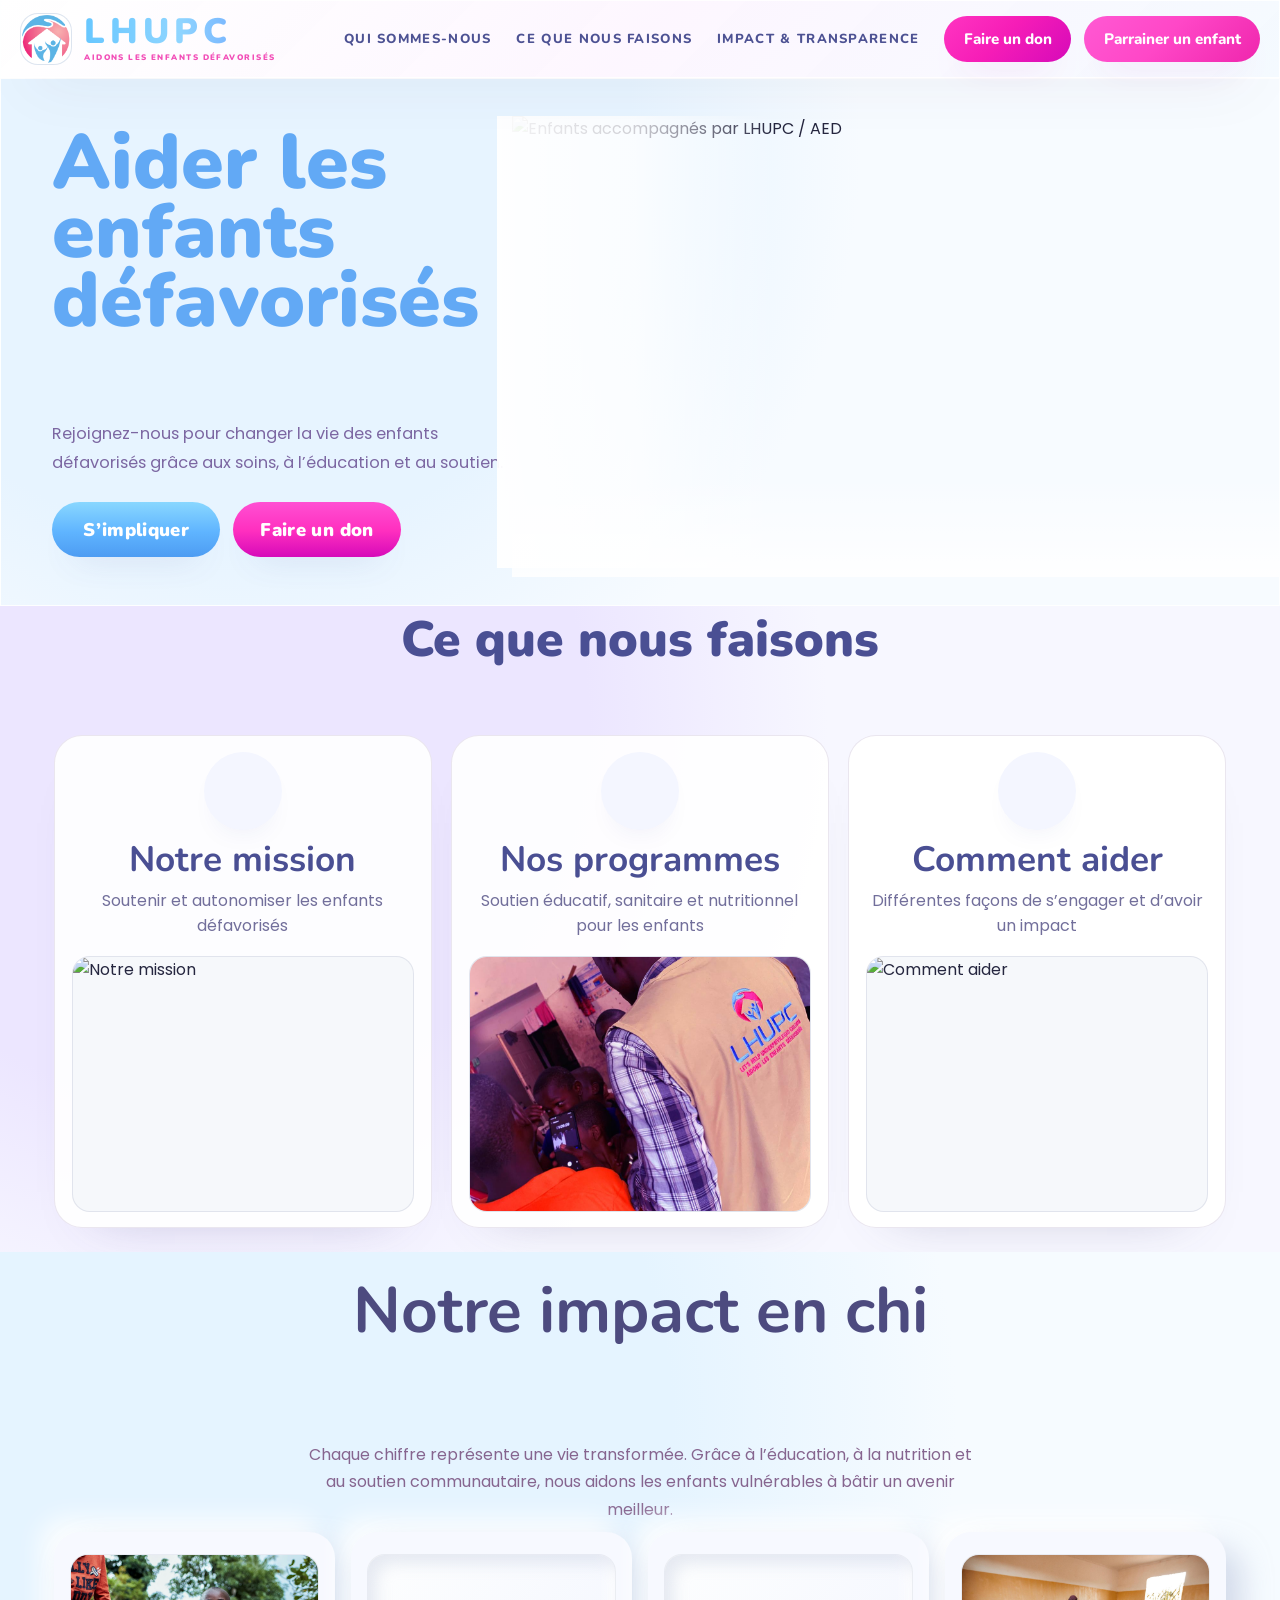
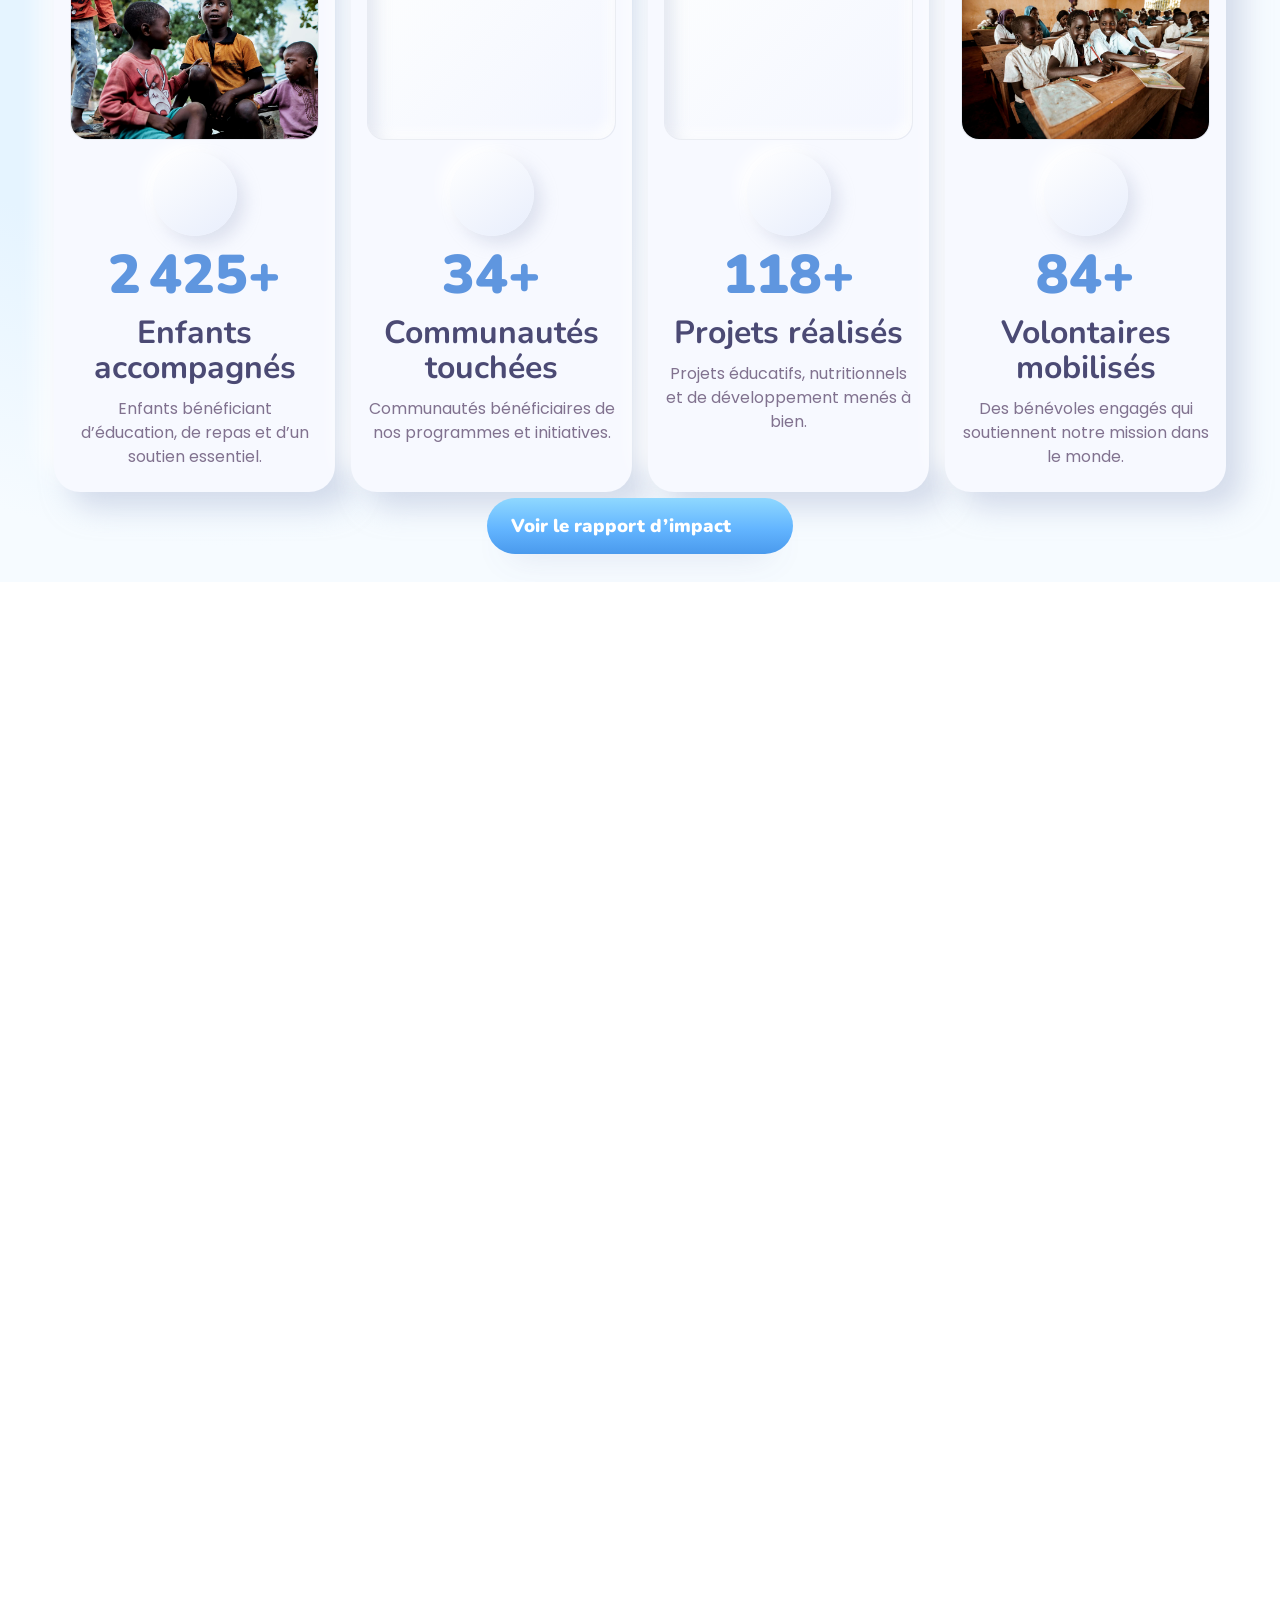
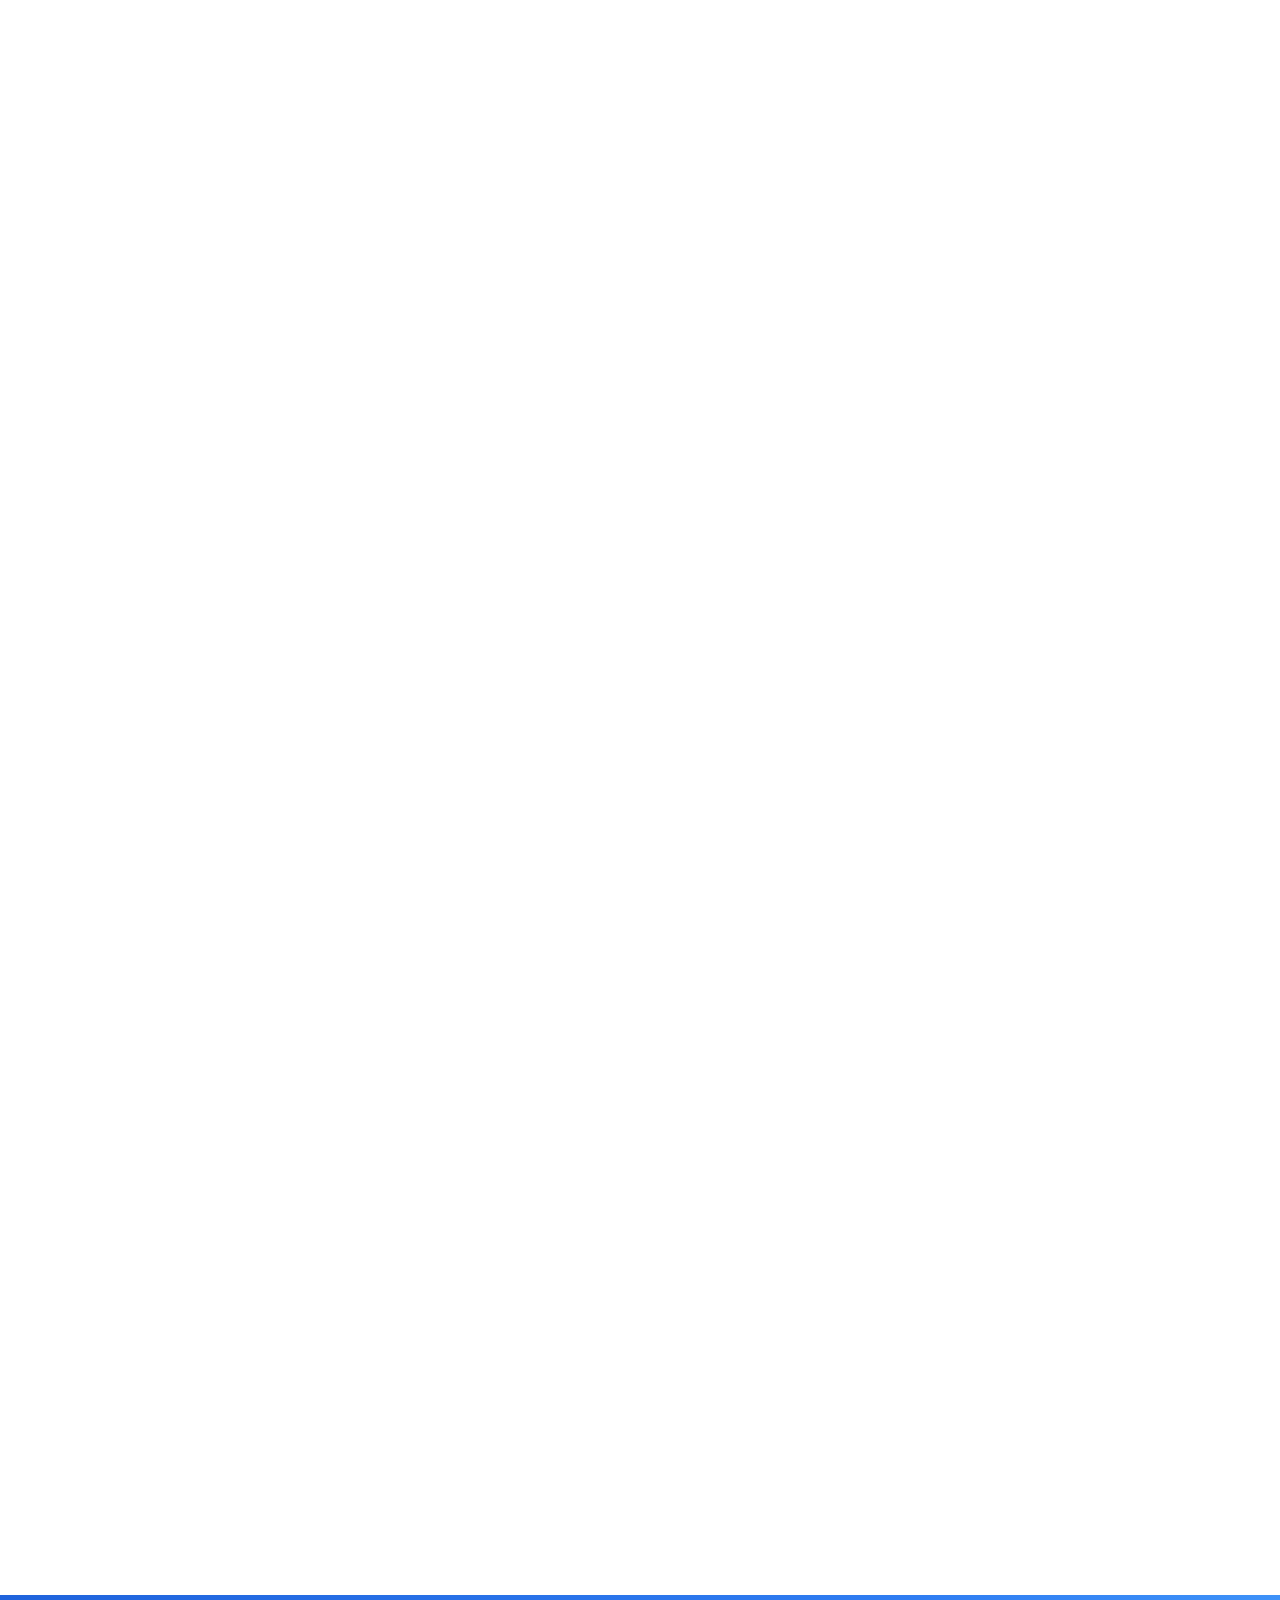
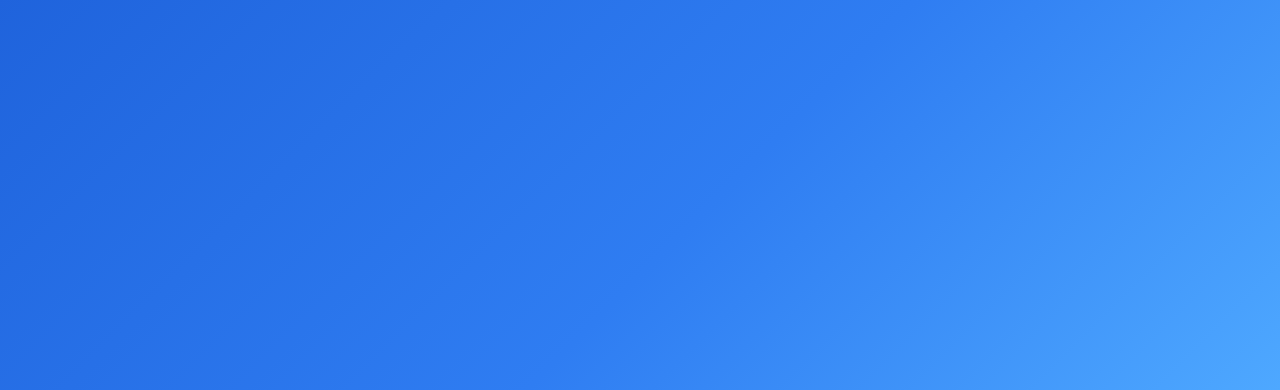
==== commit 3e490d27: "Improve site performance" ====
--- a/index.html
+++ b/index.html
@@ -3,13 +3,11 @@
   <head>
     <meta charset="UTF-8" />
     <meta name="viewport" content="width=device-width, initial-scale=1.0" />
-    <meta http-equiv="Cache-Control" content="no-cache, no-store, must-revalidate" />
-    <meta http-equiv="Pragma" content="no-cache" />
-    <meta http-equiv="Expires" content="0" />
     <meta
       name="description"
       content="Plateforme institutionnelle LHUPC / AED avec site public administrable et future connexion Firebase."
     />
+    <link rel="preload" as="image" href="./PHOTOS/1.jpg" fetchpriority="high" />
     <link rel="preconnect" href="https://fonts.googleapis.com" />
     <link rel="preconnect" href="https://fonts.gstatic.com" crossorigin />
     <link
@@ -18,12 +16,12 @@
     />
     <script src="./src/js/tw-config.js?v=20260318-2"></script>
     <script src="https://cdn.tailwindcss.com"></script>
-    <link rel="stylesheet" href="./src/styles/main.css?v=20260318-45" />
+    <link rel="stylesheet" href="./src/styles/main.css?v=20260318-46" />
     <script src="https://unpkg.com/lucide@latest/dist/umd/lucide.min.js" defer></script>
     <title>LHUPC / AED</title>
   </head>
-  <body class="min-h-screen bg-[url('./PHOTOS/pexels-justebuka-20407104.jpg')] bg-cover bg-fixed bg-center text-[#25263f] font-sans">
+  <body class="min-h-screen bg-[url('./PHOTOS/pexels-justebuka-20407104.jpg')] bg-cover bg-center text-[#25263f] font-sans">
     <div id="app"></div>
-    <script type="module" src="./src/js/main.js?v=20260318-28"></script>
+    <script type="module" src="./src/js/main.js?v=20260318-29"></script>
   </body>
 </html>
--- a/src/styles/main.css
+++ b/src/styles/main.css
@@ -375,7 +375,7 @@
   top: -35%;
   bottom: -35%;
   width: 34%;
-  left: -42%;
+  left: 0;
   pointer-events: none;
   background: linear-gradient(
     90deg,
@@ -385,8 +385,9 @@
     rgba(255, 255, 255, 0.18) 78%,
     rgba(255, 255, 255, 0) 100%
   );
-  transform: skewX(-24deg) translate3d(0, 0, 0);
+  transform: translate3d(-160%, 0, 0) skewX(-24deg);
   animation: header-action-flash 14s infinite ease-in-out;
+  will-change: transform, opacity;
 }
 
 .header-action--mobile {
@@ -410,7 +411,7 @@
 @keyframes header-action-flash {
   0%,
   100% {
-    left: -42%;
+    transform: translate3d(-160%, 0, 0) skewX(-24deg);
     opacity: 0;
   }
 
@@ -419,41 +420,49 @@
   }
 
   11% {
-    left: 108%;
+    transform: translate3d(260%, 0, 0) skewX(-24deg);
     opacity: 0.95;
   }
 
   16% {
-    left: 108%;
+    transform: translate3d(260%, 0, 0) skewX(-24deg);
     opacity: 0;
   }
 
   50% {
-    left: 108%;
+    transform: translate3d(260%, 0, 0) skewX(24deg);
     opacity: 0;
   }
 
   54% {
-    left: 108%;
+    transform: translate3d(260%, 0, 0) skewX(24deg);
     opacity: 0.95;
-    transform: skewX(24deg) translate3d(0, 0, 0);
   }
 
   61% {
-    left: -42%;
+    transform: translate3d(-160%, 0, 0) skewX(24deg);
     opacity: 0.95;
-    transform: skewX(24deg) translate3d(0, 0, 0);
   }
 
   66% {
-    left: -42%;
+    transform: translate3d(-160%, 0, 0) skewX(24deg);
     opacity: 0;
   }
 
   67%,
   99% {
-    transform: skewX(-24deg) translate3d(0, 0, 0);
-  }
+    transform: translate3d(-160%, 0, 0) skewX(-24deg);
+  }
+}
+
+.about-section,
+.impact-section,
+.bridge-section,
+.projects-section,
+.sponsor-section,
+.site-footer {
+  content-visibility: auto;
+  contain-intrinsic-size: 900px;
 }
 
 .hero-section {
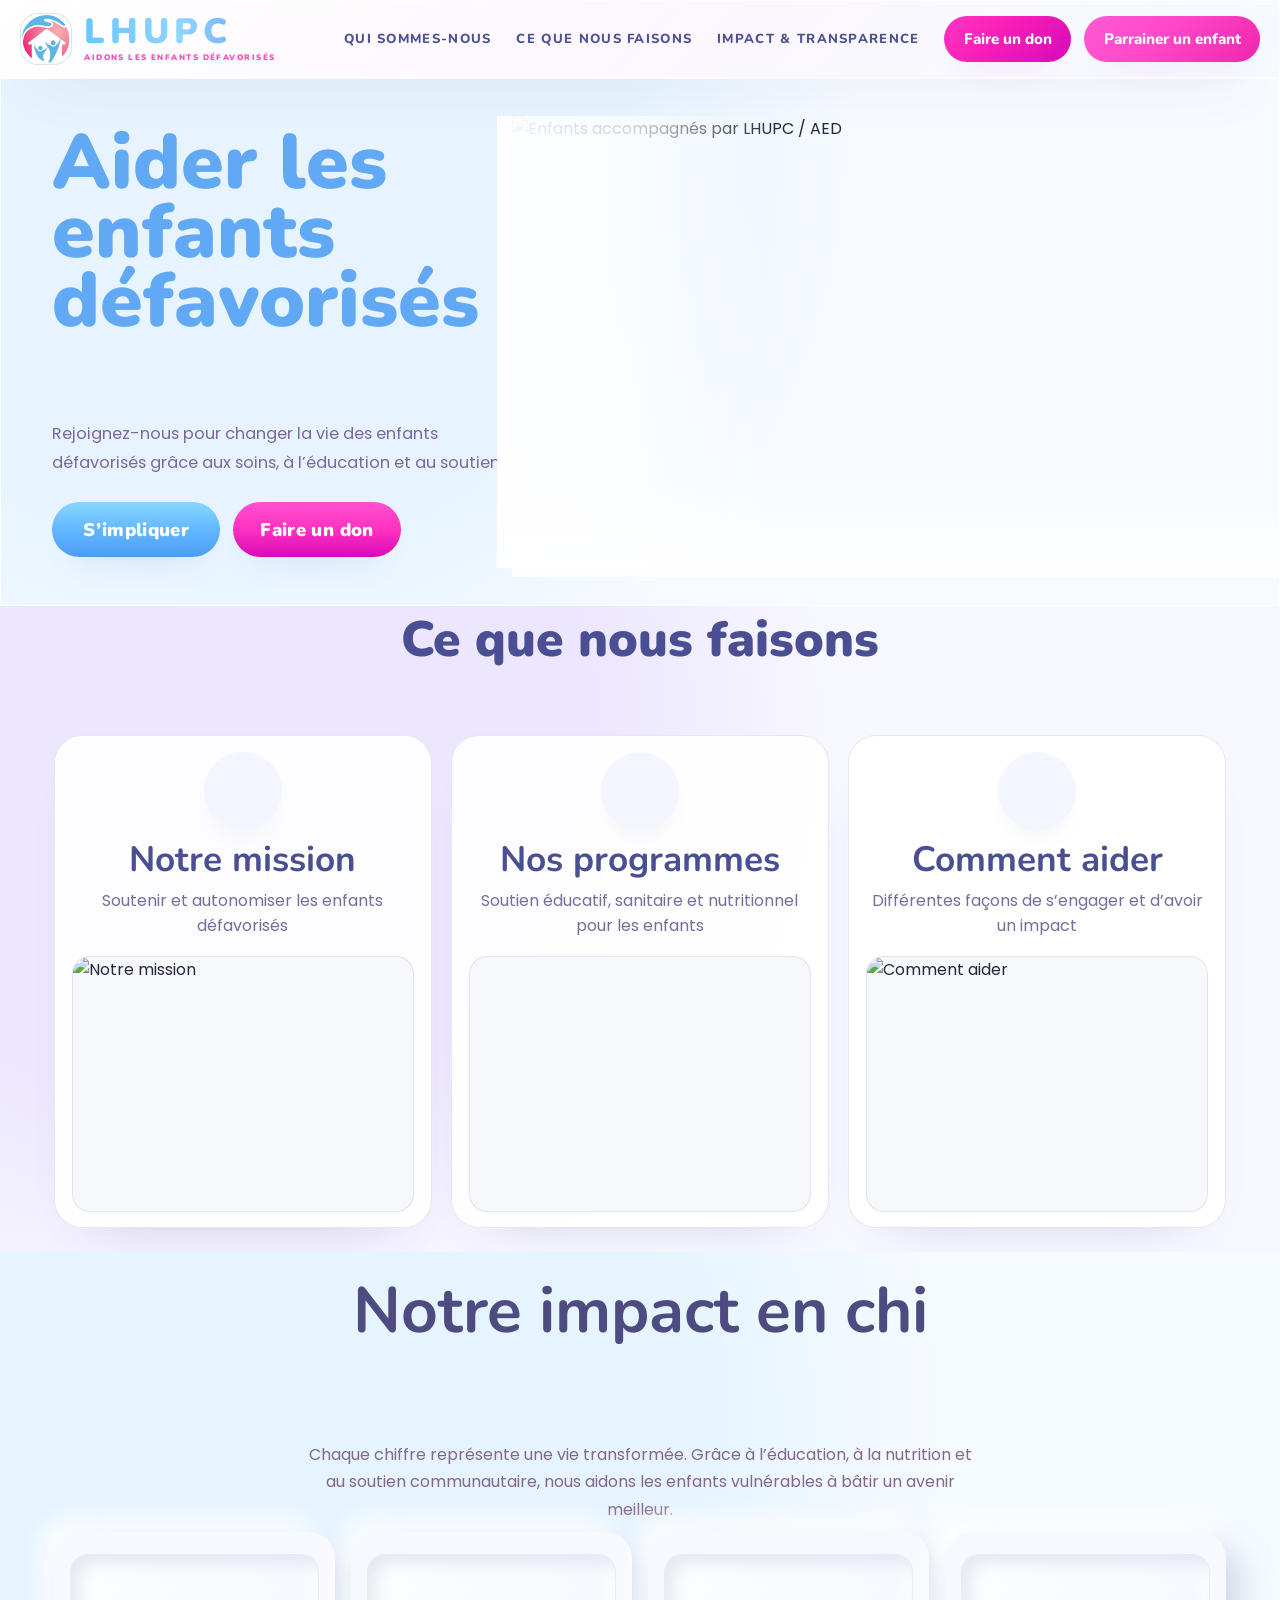
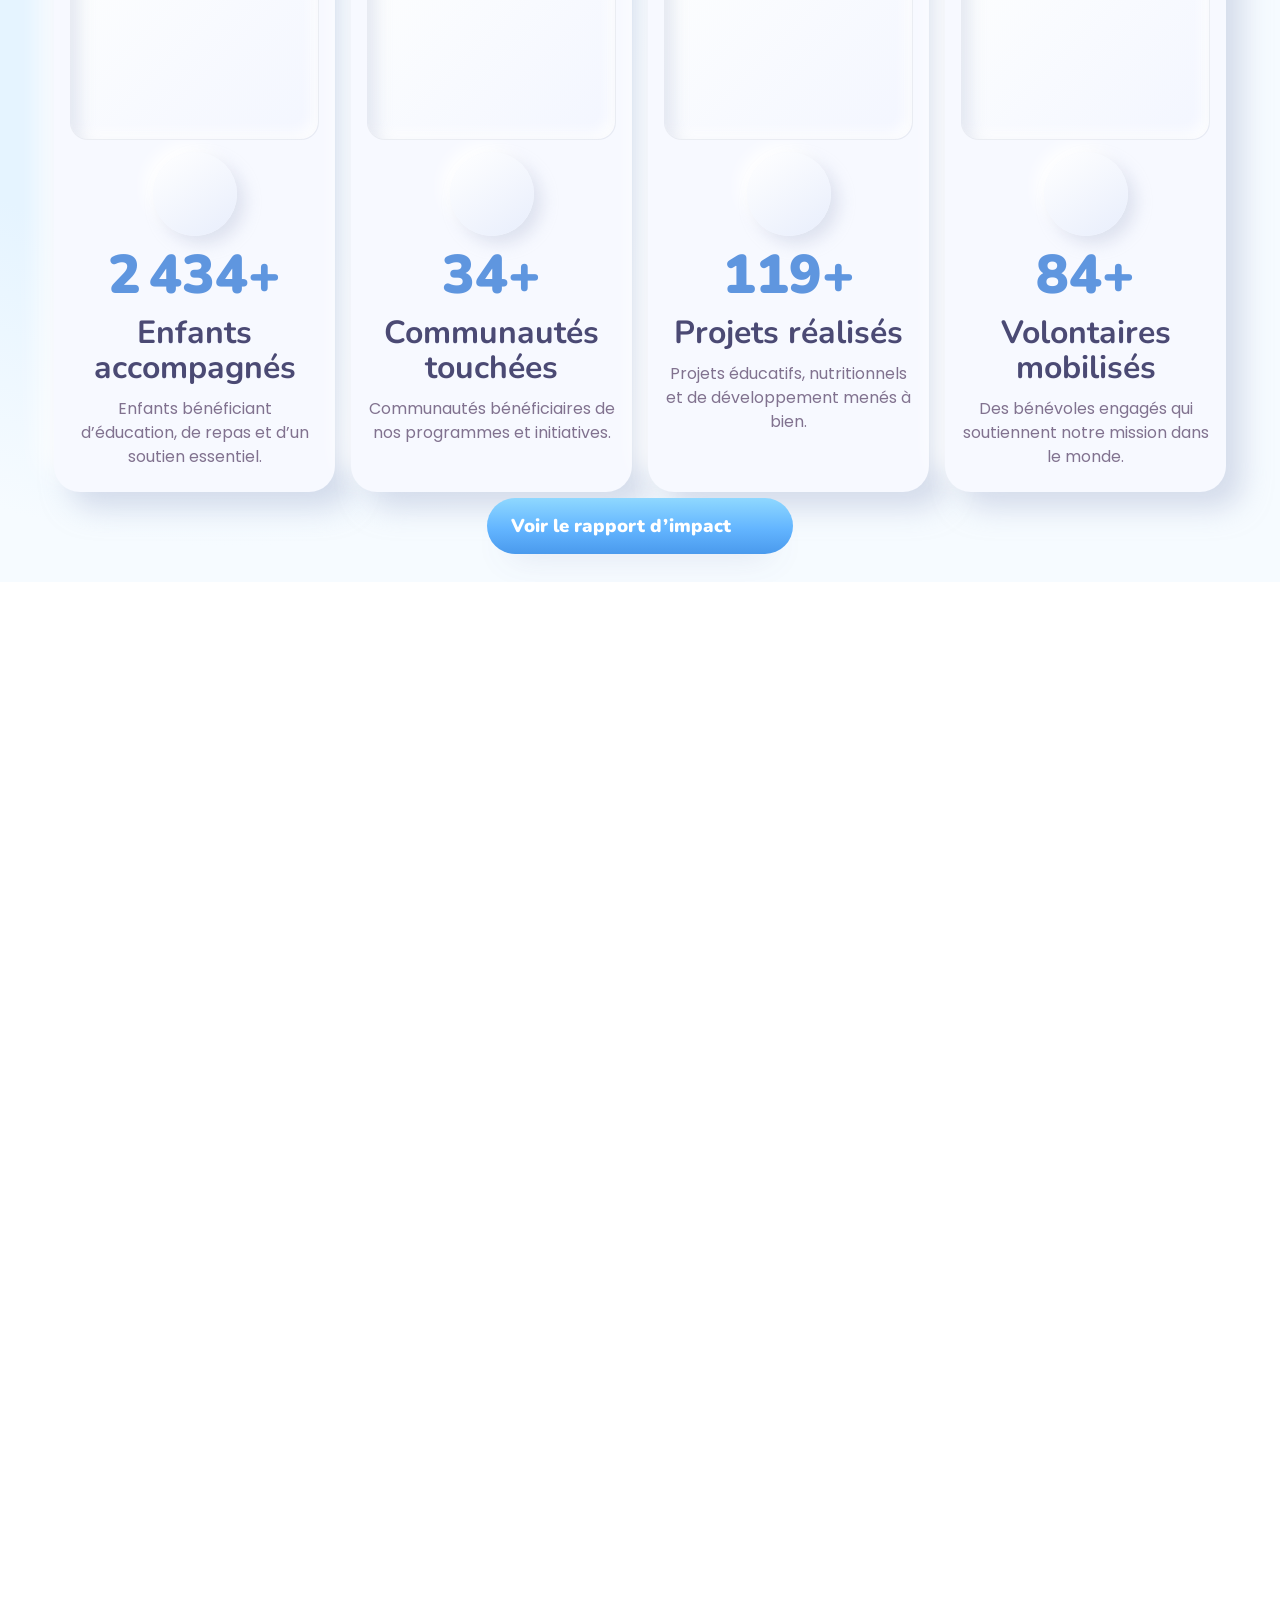
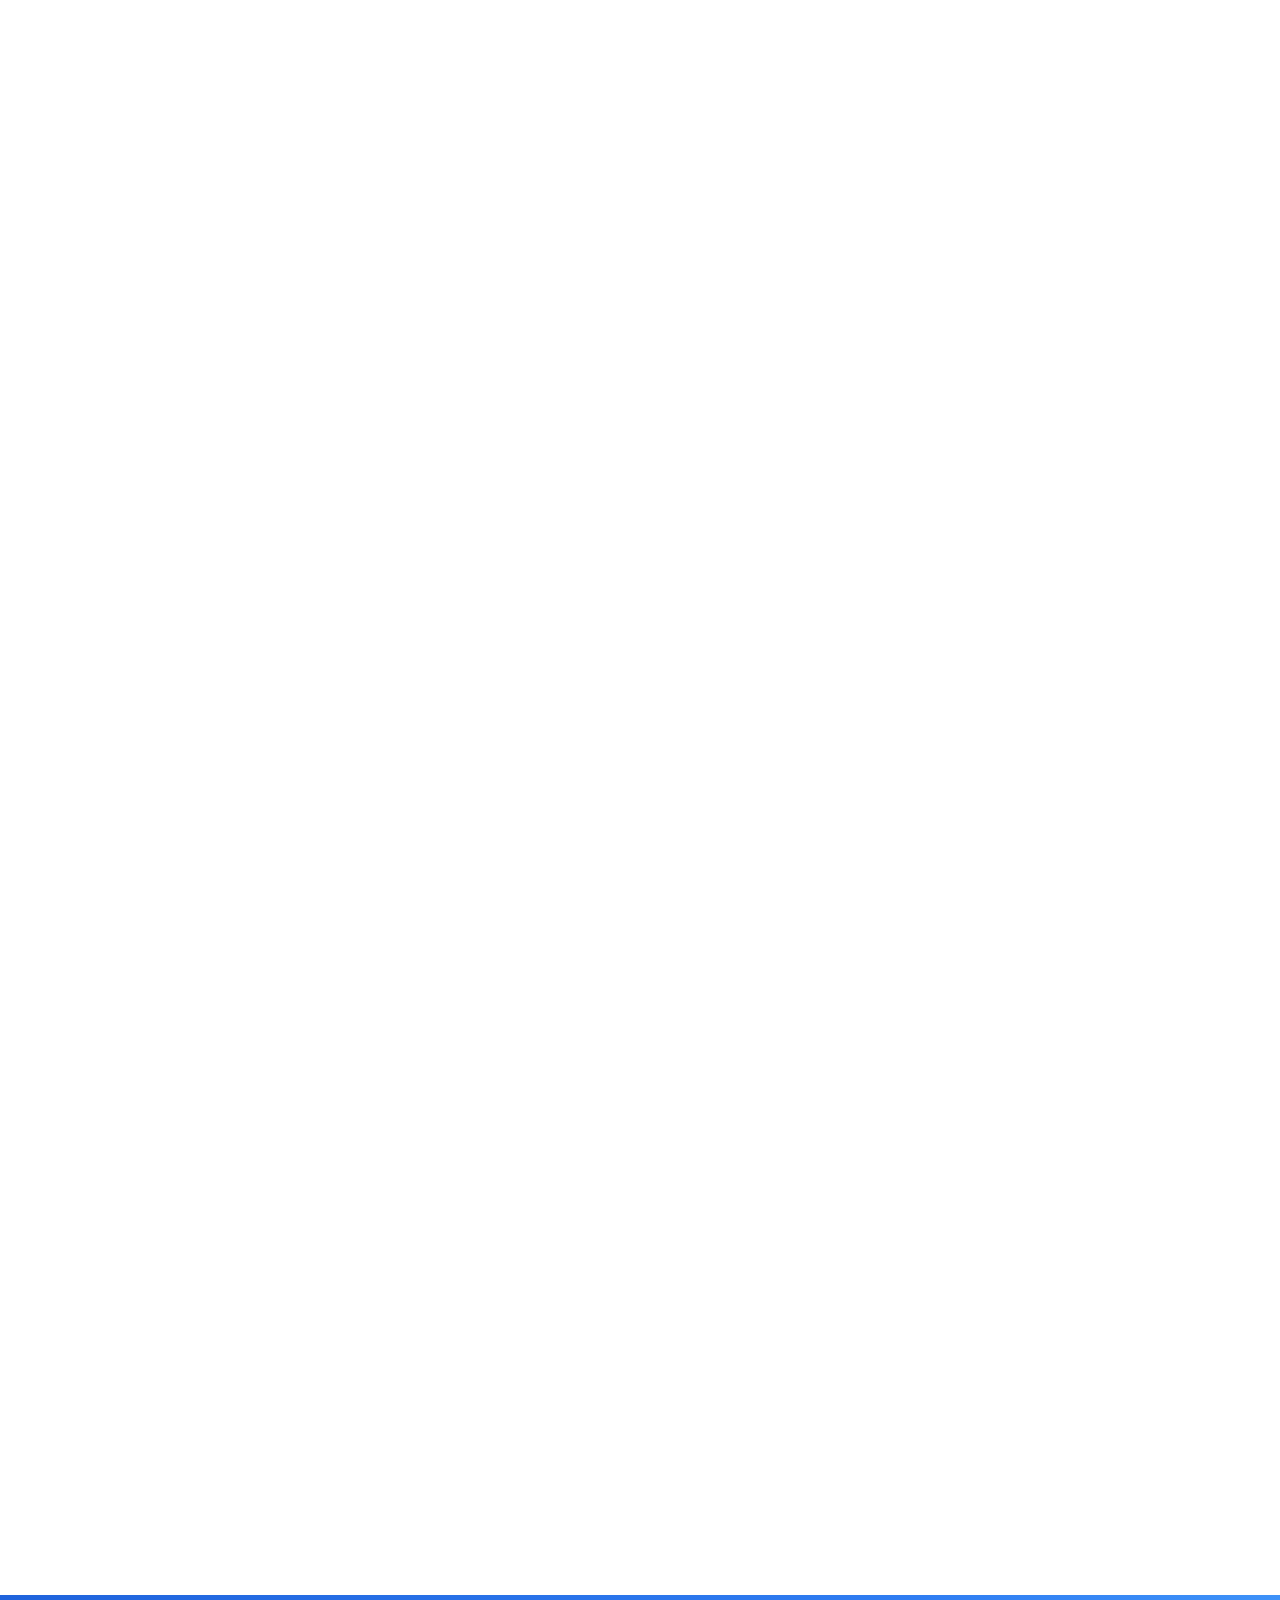
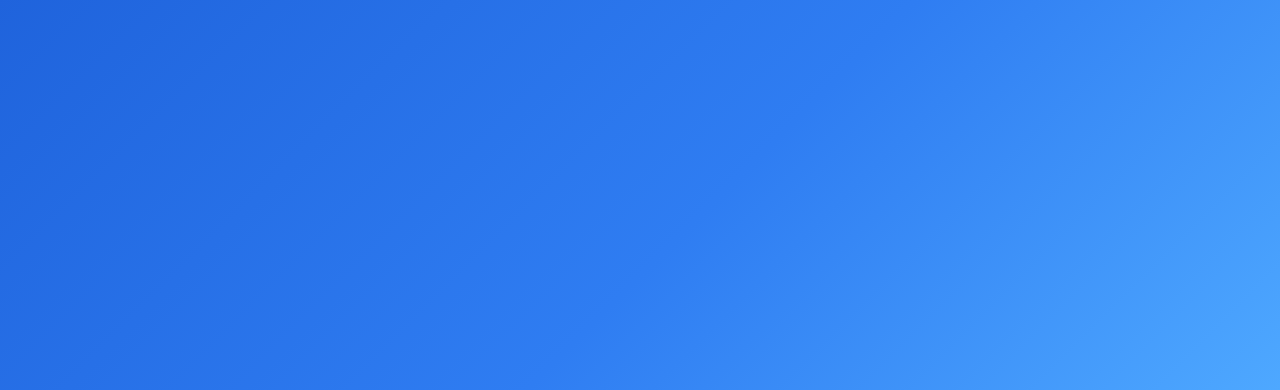
==== commit cc0b1a26: "Fix home opening and logo rendering" ====
--- a/index.html
+++ b/index.html
@@ -8,6 +8,73 @@
       content="Plateforme institutionnelle LHUPC / AED avec site public administrable et future connexion Firebase."
     />
     <link rel="preload" as="image" href="./PHOTOS/1.jpg" fetchpriority="high" />
+    <link rel="preload" as="image" href="./src/logo/ICON.png" fetchpriority="high" />
+    <style>
+      body.opening-active {
+        overflow: hidden;
+      }
+
+      body.opening-active #app {
+        visibility: hidden;
+      }
+
+      .opening-boot {
+        position: fixed;
+        inset: 0;
+        z-index: 5000;
+        display: flex;
+        align-items: center;
+        justify-content: center;
+        padding: 1rem;
+        background:
+          radial-gradient(circle at 18% 16%, rgba(137, 215, 255, 0.2), transparent 32%),
+          radial-gradient(circle at 82% 20%, rgba(255, 80, 211, 0.18), transparent 30%),
+          #ffffff;
+      }
+
+      .opening-boot__card {
+        width: min(100%, 24rem);
+        display: grid;
+        justify-items: center;
+        gap: 0.9rem;
+        padding: clamp(1.4rem, 5vw, 2rem);
+        border-radius: 1.75rem;
+        border: 1px solid rgba(217, 223, 239, 0.9);
+        background: rgba(255, 255, 255, 0.96);
+        box-shadow: 0 24px 60px -36px rgba(65, 50, 91, 0.32);
+        text-align: center;
+      }
+
+      .opening-boot__logo {
+        width: clamp(4.5rem, 20vw, 6rem);
+        height: clamp(4.5rem, 20vw, 6rem);
+        object-fit: contain;
+      }
+
+      .opening-boot__quote {
+        margin: 0;
+        font-family: 'Nunito', sans-serif;
+        font-size: clamp(1rem, 4vw, 1.25rem);
+        font-weight: 900;
+        line-height: 1.25;
+        color: #4a4f93;
+      }
+
+      .opening-boot__loader {
+        width: 3rem;
+        height: 3rem;
+        border-radius: 999px;
+        border: 4px solid rgba(255, 82, 192, 0.18);
+        border-top-color: #ff2fbf;
+        animation: opening-boot-spin 1s linear infinite;
+      }
+
+      @keyframes opening-boot-spin {
+        to {
+          transform: rotate(360deg);
+        }
+      }
+    </style>
     <link rel="preconnect" href="https://fonts.googleapis.com" />
     <link rel="preconnect" href="https://fonts.gstatic.com" crossorigin />
     <link
@@ -16,12 +83,19 @@
     />
     <script src="./src/js/tw-config.js?v=20260318-2"></script>
     <script src="https://cdn.tailwindcss.com"></script>
-    <link rel="stylesheet" href="./src/styles/main.css?v=20260318-46" />
+    <link rel="stylesheet" href="./src/styles/main.css?v=20260318-47" />
     <script src="https://unpkg.com/lucide@latest/dist/umd/lucide.min.js" defer></script>
     <title>LHUPC / AED</title>
   </head>
-  <body class="min-h-screen bg-[url('./PHOTOS/pexels-justebuka-20407104.jpg')] bg-cover bg-center text-[#25263f] font-sans">
+  <body class="opening-active min-h-screen bg-[url('./PHOTOS/pexels-justebuka-20407104.jpg')] bg-cover bg-center text-[#25263f] font-sans">
+    <div class="opening-boot splash-overlay" data-opening-splash>
+      <div class="opening-boot__card splash-card">
+        <img class="opening-boot__logo splash-logo" src="./src/logo/ICON.png" alt="LHUPC" width="654" height="620" />
+        <p class="opening-boot__quote splash-quote">« Aidons les enfants défavorisés »</p>
+        <div class="opening-boot__loader splash-loader"></div>
+      </div>
+    </div>
     <div id="app"></div>
-    <script type="module" src="./src/js/main.js?v=20260318-29"></script>
+    <script type="module" src="./src/js/main.js?v=20260318-30"></script>
   </body>
 </html>
--- a/src/styles/main.css
+++ b/src/styles/main.css
@@ -269,16 +269,18 @@
   display: grid;
   gap: 1rem;
   justify-items: center;
-  padding: 1.8rem 2.2rem;
+  width: min(100%, 24rem);
+  padding: clamp(1.4rem, 5vw, 2rem);
   border-radius: 22px;
   background: rgba(255, 255, 255, 0.94);
   box-shadow: 0 24px 60px -36px rgba(65, 50, 91, 0.32);
   border: 1px solid rgba(217, 223, 239, 0.8);
+  text-align: center;
 }
 
 .splash-logo {
-  width: 86px;
-  height: 86px;
+  width: clamp(4.5rem, 20vw, 6rem);
+  height: clamp(4.5rem, 20vw, 6rem);
   object-fit: contain;
 }
 
@@ -286,7 +288,8 @@
   margin: 0;
   font-family: 'Nunito', sans-serif;
   font-weight: 900;
-  font-size: 1.2rem;
+  font-size: clamp(1rem, 4vw, 1.2rem);
+  line-height: 1.25;
   color: #4a4f93;
   text-align: center;
 }
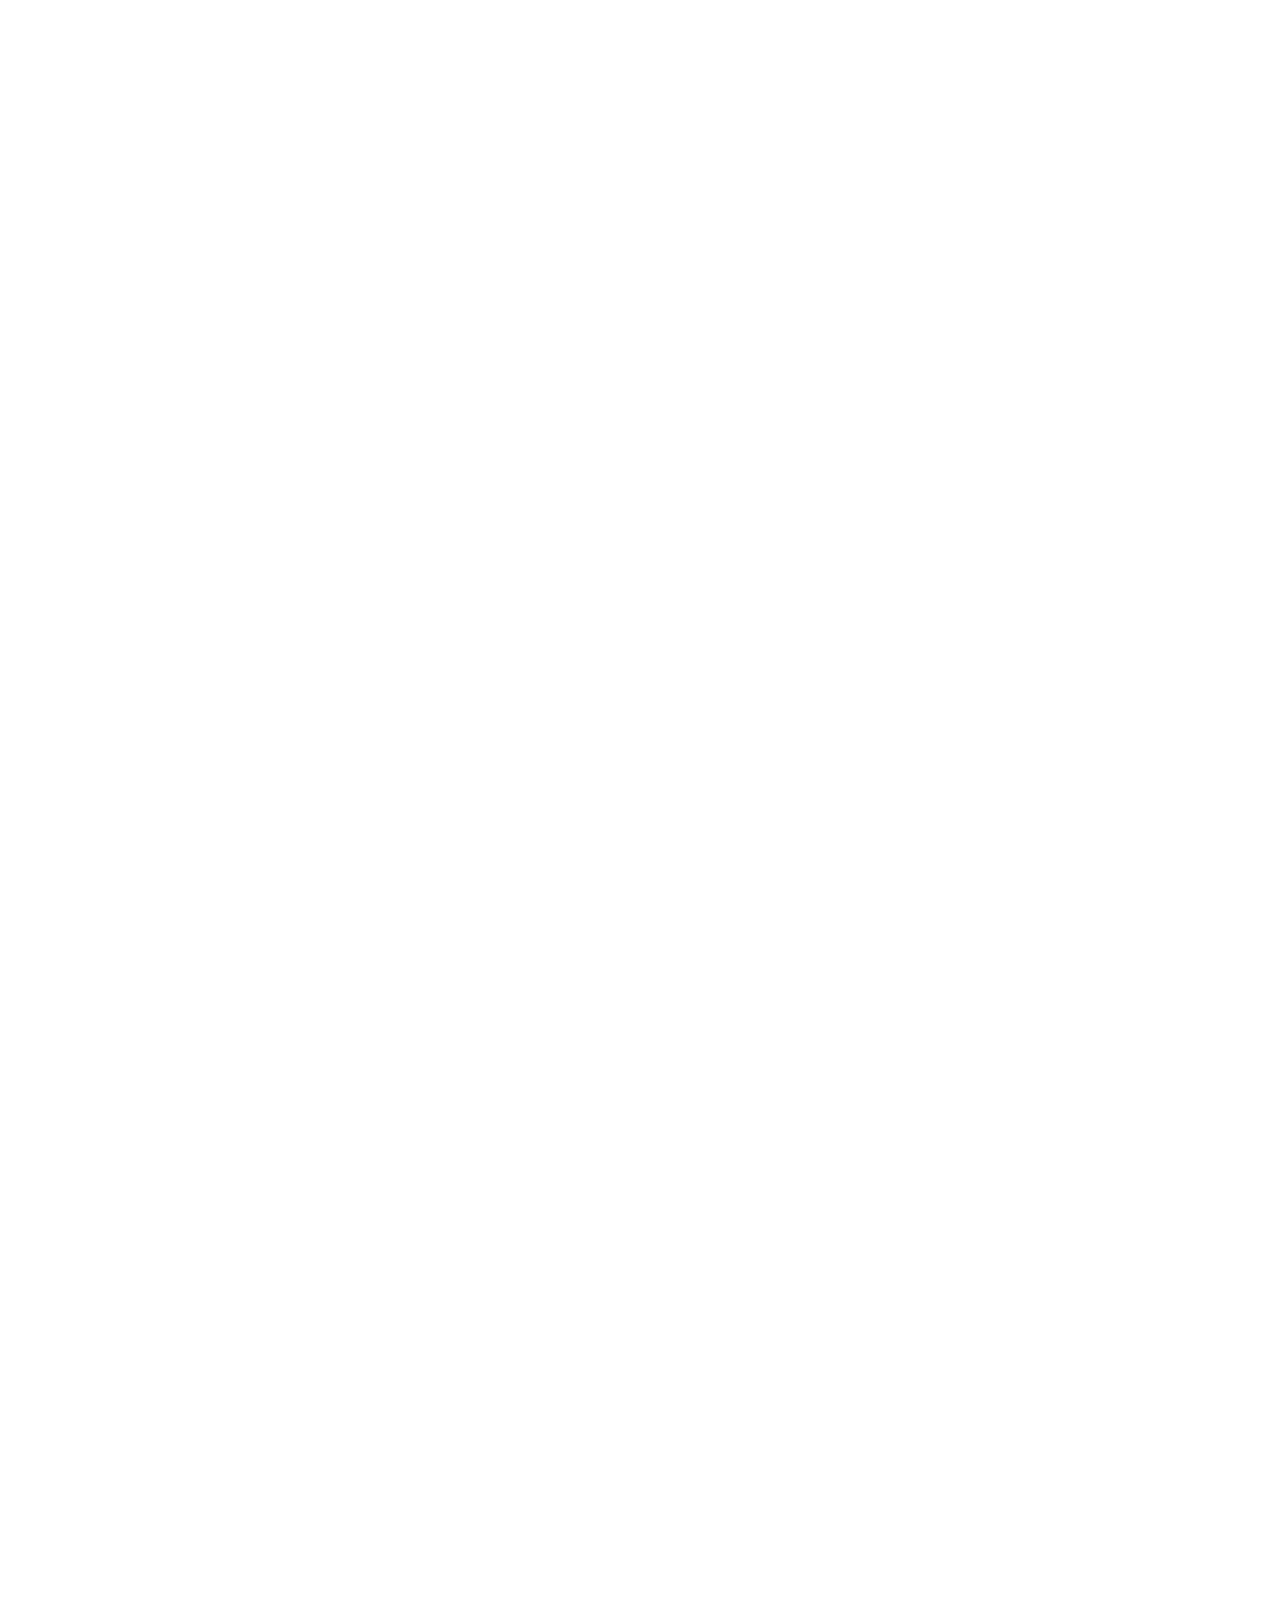
==== commit 9cb0029b: "Fix mobile background flow" ====
--- a/index.html
+++ b/index.html
@@ -83,11 +83,11 @@
     />
     <script src="./src/js/tw-config.js?v=20260318-2"></script>
     <script src="https://cdn.tailwindcss.com"></script>
-    <link rel="stylesheet" href="./src/styles/main.css?v=20260318-47" />
+    <link rel="stylesheet" href="./src/styles/main.css?v=20260318-48" />
     <script src="https://unpkg.com/lucide@latest/dist/umd/lucide.min.js" defer></script>
     <title>LHUPC / AED</title>
   </head>
-  <body class="opening-active min-h-screen bg-[url('./PHOTOS/pexels-justebuka-20407104.jpg')] bg-cover bg-center text-[#25263f] font-sans">
+  <body class="opening-active min-h-screen bg-[url('./PHOTOS/pexels-justebuka-20407104.jpg')] bg-cover bg-top md:bg-center text-[#25263f] font-sans">
     <div class="opening-boot splash-overlay" data-opening-splash>
       <div class="opening-boot__card splash-card">
         <img class="opening-boot__logo splash-logo" src="./src/logo/ICON.png" alt="LHUPC" width="654" height="620" />
@@ -96,6 +96,6 @@
       </div>
     </div>
     <div id="app"></div>
-    <script type="module" src="./src/js/main.js?v=20260318-30"></script>
+    <script type="module" src="./src/js/main.js?v=20260318-31"></script>
   </body>
 </html>
--- a/src/styles/main.css
+++ b/src/styles/main.css
@@ -23,6 +23,7 @@
 body {
   margin: 0;
   min-height: 100vh;
+  overflow-x: hidden;
   color: var(--text);
   font-family: 'Poppins', sans-serif;
 }
@@ -458,16 +459,6 @@
   }
 }
 
-.about-section,
-.impact-section,
-.bridge-section,
-.projects-section,
-.sponsor-section,
-.site-footer {
-  content-visibility: auto;
-  contain-intrinsic-size: 900px;
-}
-
 .hero-section {
   padding: 0;
 }
@@ -719,7 +710,7 @@
 
 .bridge-section {
   position: relative;
-  min-height: 100vh;
+  min-height: 56vh;
   z-index: 0;
   background: transparent;
   margin: 0;
@@ -1657,6 +1648,10 @@
 }
 
 @media (min-width: 960px) {
+  .bridge-section {
+    min-height: 100vh;
+  }
+
   .hero-section__content {
     grid-template-columns: minmax(320px, 0.88fr) minmax(0, 1.32fr);
     align-items: center;
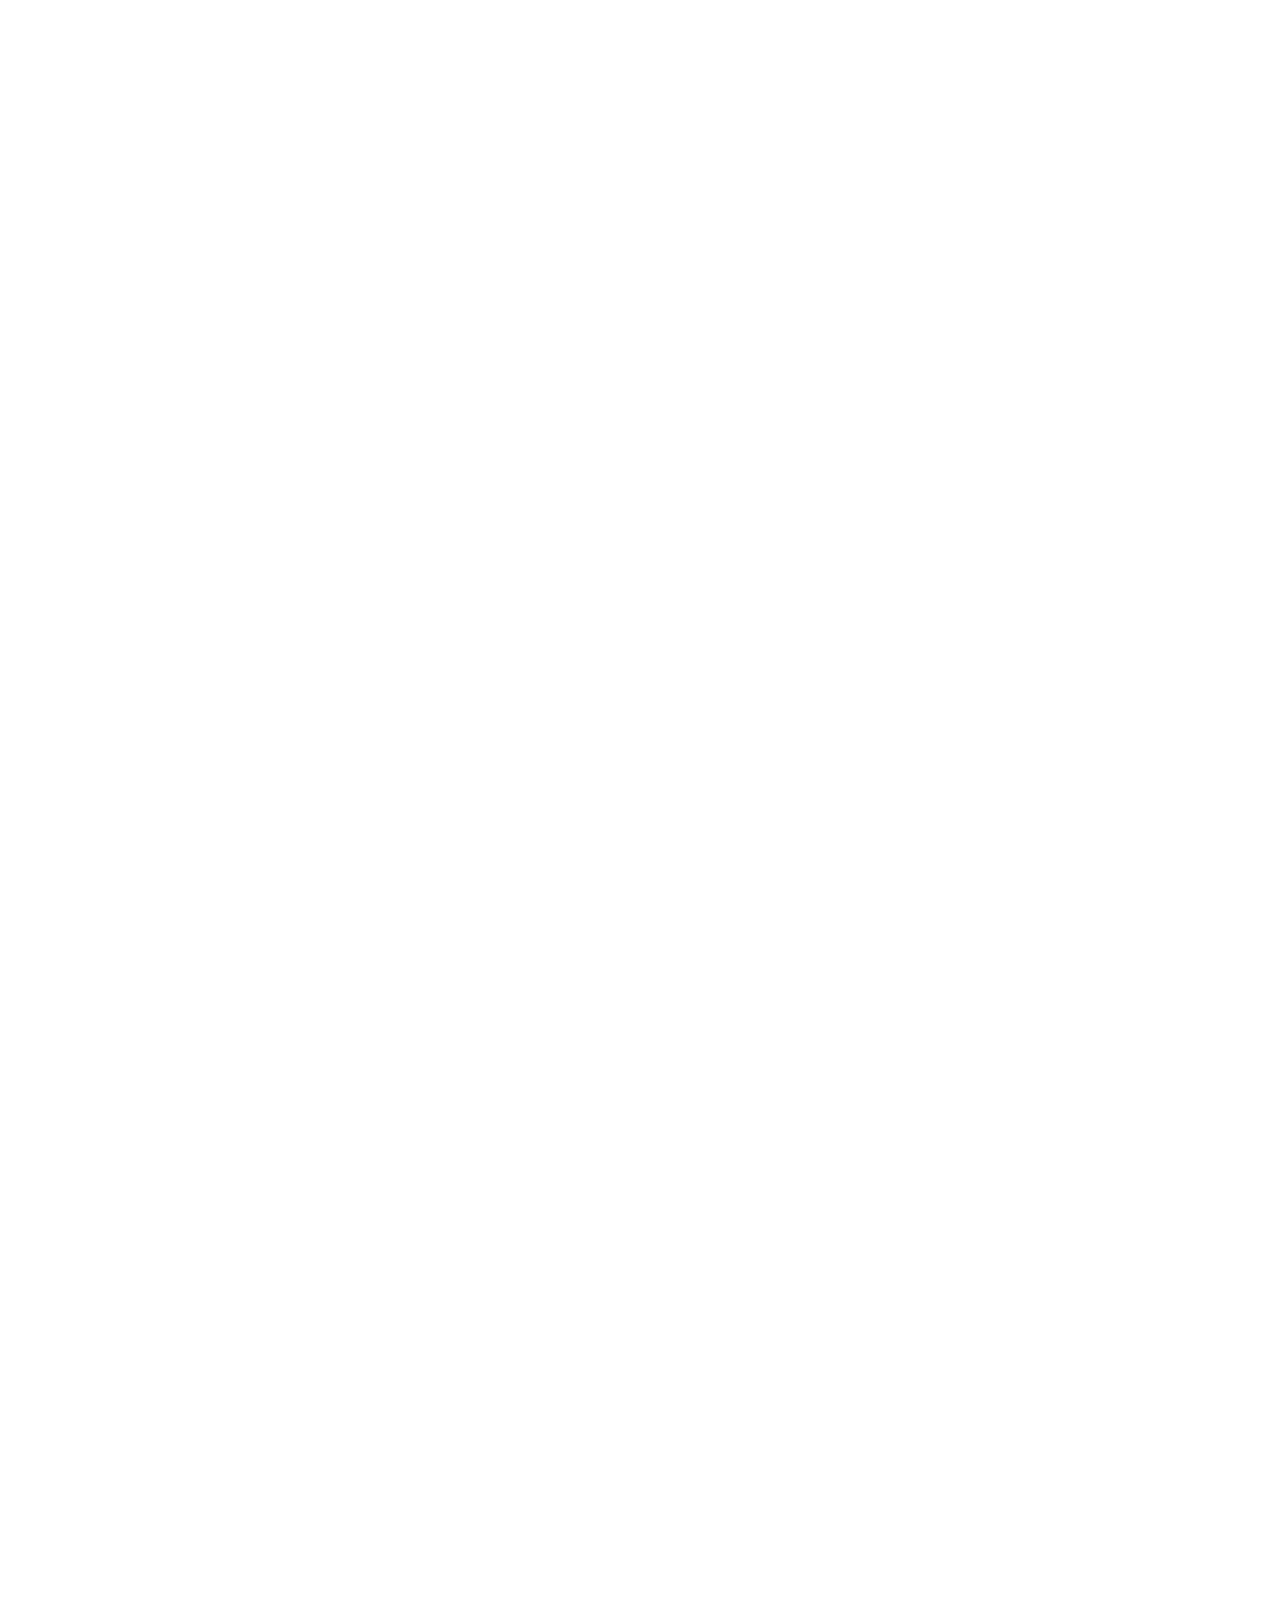
==== commit 3ba531e8: "Remove home background image and bridge section" ====
--- a/index.html
+++ b/index.html
@@ -83,11 +83,11 @@
     />
     <script src="./src/js/tw-config.js?v=20260318-2"></script>
     <script src="https://cdn.tailwindcss.com"></script>
-    <link rel="stylesheet" href="./src/styles/main.css?v=20260318-48" />
+    <link rel="stylesheet" href="./src/styles/main.css?v=20260318-49" />
     <script src="https://unpkg.com/lucide@latest/dist/umd/lucide.min.js" defer></script>
     <title>LHUPC / AED</title>
   </head>
-  <body class="opening-active min-h-screen bg-[url('./PHOTOS/pexels-justebuka-20407104.jpg')] bg-cover bg-top md:bg-center text-[#25263f] font-sans">
+  <body class="opening-active min-h-screen bg-white text-[#25263f] font-sans">
     <div class="opening-boot splash-overlay" data-opening-splash>
       <div class="opening-boot__card splash-card">
         <img class="opening-boot__logo splash-logo" src="./src/logo/ICON.png" alt="LHUPC" width="654" height="620" />
@@ -96,6 +96,6 @@
       </div>
     </div>
     <div id="app"></div>
-    <script type="module" src="./src/js/main.js?v=20260318-31"></script>
+    <script type="module" src="./src/js/main.js?v=20260318-32"></script>
   </body>
 </html>
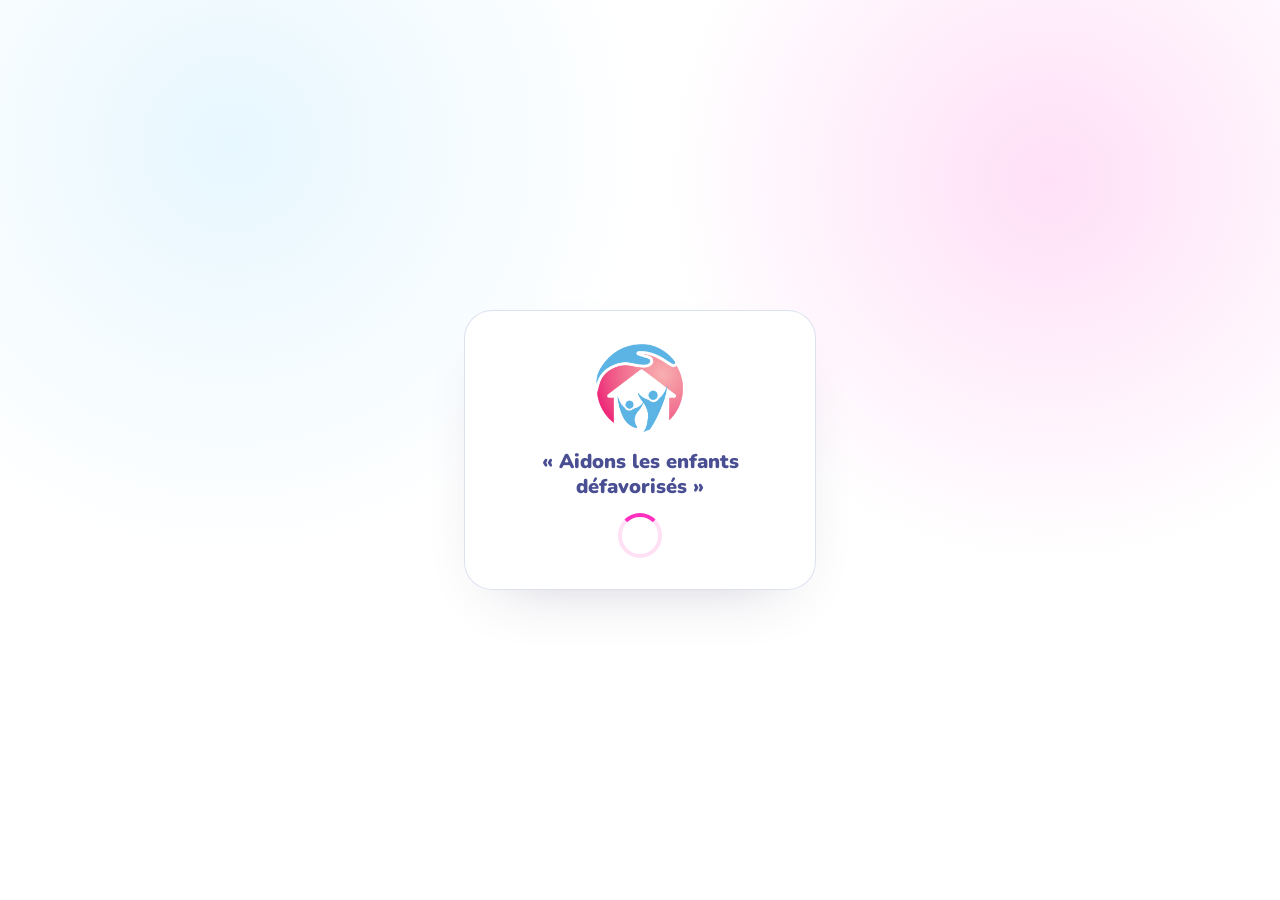
==== commit 7a7fe22b: "Fix GitHub Pages links" ====
--- a/index.html
+++ b/index.html
@@ -11,43 +11,66 @@
     <link rel="preload" as="image" href="./src/logo/ICON.png" fetchpriority="high" />
     <style>
       body.opening-active {
+        position: fixed;
+        inset: 0;
+        width: 100%;
+        height: 100svh;
         overflow: hidden;
+        overscroll-behavior: none;
       }
 
       body.opening-active #app {
-        visibility: hidden;
+        display: none;
       }
 
       .opening-boot {
         position: fixed;
         inset: 0;
         z-index: 5000;
-        display: flex;
-        align-items: center;
-        justify-content: center;
+        display: grid;
+        place-items: center;
+        width: 100%;
+        height: 100dvh;
+        overflow: hidden;
         padding: 1rem;
         background:
           radial-gradient(circle at 18% 16%, rgba(137, 215, 255, 0.2), transparent 32%),
           radial-gradient(circle at 82% 20%, rgba(255, 80, 211, 0.18), transparent 30%),
           #ffffff;
+        opacity: 1;
+        visibility: visible;
+        transition: opacity 0.42s ease, visibility 0.42s ease;
+      }
+
+      .opening-boot.is-hidden {
+        opacity: 0;
+        visibility: hidden;
       }
 
       .opening-boot__card {
-        width: min(100%, 24rem);
+        position: relative;
+        width: min(22rem, 100%);
         display: grid;
         justify-items: center;
         gap: 0.9rem;
-        padding: clamp(1.4rem, 5vw, 2rem);
+        padding: clamp(1.2rem, 4vw, 1.9rem);
         border-radius: 1.75rem;
         border: 1px solid rgba(217, 223, 239, 0.9);
         background: rgba(255, 255, 255, 0.96);
         box-shadow: 0 24px 60px -36px rgba(65, 50, 91, 0.32);
         text-align: center;
+        transform: scale(1);
+        transition: transform 0.42s cubic-bezier(0.22, 1, 0.36, 1), opacity 0.28s ease;
+      }
+
+      .opening-boot.is-hidden .opening-boot__card {
+        opacity: 0;
+        transform: translateY(14px) scale(0.96);
       }
 
       .opening-boot__logo {
-        width: clamp(4.5rem, 20vw, 6rem);
-        height: clamp(4.5rem, 20vw, 6rem);
+        width: clamp(4.2rem, 19vw, 5.8rem);
+        height: clamp(4.2rem, 19vw, 5.8rem);
         object-fit: contain;
       }
 
@@ -61,8 +84,8 @@
       }
 
       .opening-boot__loader {
-        width: 3rem;
-        height: 3rem;
+        width: 2.8rem;
+        height: 2.8rem;
         border-radius: 999px;
         border: 4px solid rgba(255, 82, 192, 0.18);
         border-top-color: #ff2fbf;
@@ -83,19 +106,19 @@
     />
     <script src="./src/js/tw-config.js?v=20260318-2"></script>
     <script src="https://cdn.tailwindcss.com"></script>
-    <link rel="stylesheet" href="./src/styles/main.css?v=20260318-49" />
+    <link rel="stylesheet" href="./src/styles/main.css?v=20260318-53" />
     <script src="https://unpkg.com/lucide@latest/dist/umd/lucide.min.js" defer></script>
     <title>LHUPC / AED</title>
   </head>
   <body class="opening-active min-h-screen bg-white text-[#25263f] font-sans">
-    <div class="opening-boot splash-overlay" data-opening-splash>
-      <div class="opening-boot__card splash-card">
-        <img class="opening-boot__logo splash-logo" src="./src/logo/ICON.png" alt="LHUPC" width="654" height="620" />
-        <p class="opening-boot__quote splash-quote">« Aidons les enfants défavorisés »</p>
-        <div class="opening-boot__loader splash-loader"></div>
+    <div class="opening-boot" data-opening-splash>
+      <div class="opening-boot__card">
+        <img class="opening-boot__logo" src="./src/logo/ICON.png" alt="LHUPC" width="654" height="620" />
+        <p class="opening-boot__quote">« Aidons les enfants défavorisés »</p>
+        <div class="opening-boot__loader"></div>
       </div>
     </div>
     <div id="app"></div>
-    <script type="module" src="./src/js/main.js?v=20260318-32"></script>
+    <script type="module" src="./src/js/main.js?v=20260318-35"></script>
   </body>
 </html>
--- a/src/styles/main.css
+++ b/src/styles/main.css
@@ -18,11 +18,16 @@
 
 html {
   scroll-behavior: smooth;
+  width: 100%;
+  max-width: 100%;
+  overflow-x: hidden;
 }
 
 body {
   margin: 0;
   min-height: 100vh;
+  width: 100%;
+  max-width: 100%;
   overflow-x: hidden;
   color: var(--text);
   font-family: 'Poppins', sans-serif;
@@ -637,7 +642,7 @@
 .about-section__grid {
   display: grid;
   gap: 1rem;
-  grid-template-columns: repeat(auto-fit, minmax(260px, 1fr));
+  grid-template-columns: minmax(0, 1fr);
 }
 
 .about-card {
@@ -767,7 +772,7 @@
   display: grid;
   gap: 1rem;
   margin-top: 0.6rem;
-  grid-template-columns: repeat(auto-fit, minmax(260px, 1fr));
+  grid-template-columns: minmax(0, 1fr);
 }
 
 .impact-card {
@@ -967,7 +972,7 @@
   display: grid;
   gap: 1rem;
   margin-top: 1.35rem;
-  grid-template-columns: repeat(auto-fit, minmax(260px, 1fr));
+  grid-template-columns: minmax(0, 1fr);
 }
 
 .sponsor-section {
@@ -1554,6 +1559,52 @@
   color: rgba(255, 255, 255, 0.78);
 }
 
+@media (max-width: 389px) {
+  .site-header__bar {
+    gap: 0.5rem;
+    min-height: 72px;
+    padding: 0.75rem;
+  }
+
+  .brand-logo {
+    gap: 0.55rem;
+  }
+
+  .brand-logo__icon {
+    width: 44px;
+    height: 44px;
+    flex-basis: 44px;
+  }
+
+  .brand-logo__title {
+    font-size: 1.15rem;
+    letter-spacing: 0.08em;
+  }
+
+  .menu-toggle {
+    width: 46px;
+    height: 46px;
+    flex-basis: 46px;
+  }
+
+  .hero-section__copy,
+  .about-section__shell,
+  .impact-section__shell,
+  .projects-section__shell,
+  .sponsor-section__shell,
+  .site-footer__inner {
+    padding-inline: 0.75rem;
+  }
+
+  .hero-section__title,
+  .about-section__title,
+  .impact-section__title,
+  .projects-section__title,
+  .sponsor-section__title {
+    word-break: break-word;
+  }
+}
+
 @media (min-width: 700px) {
   .brand-logo__subtitle {
     display: block;
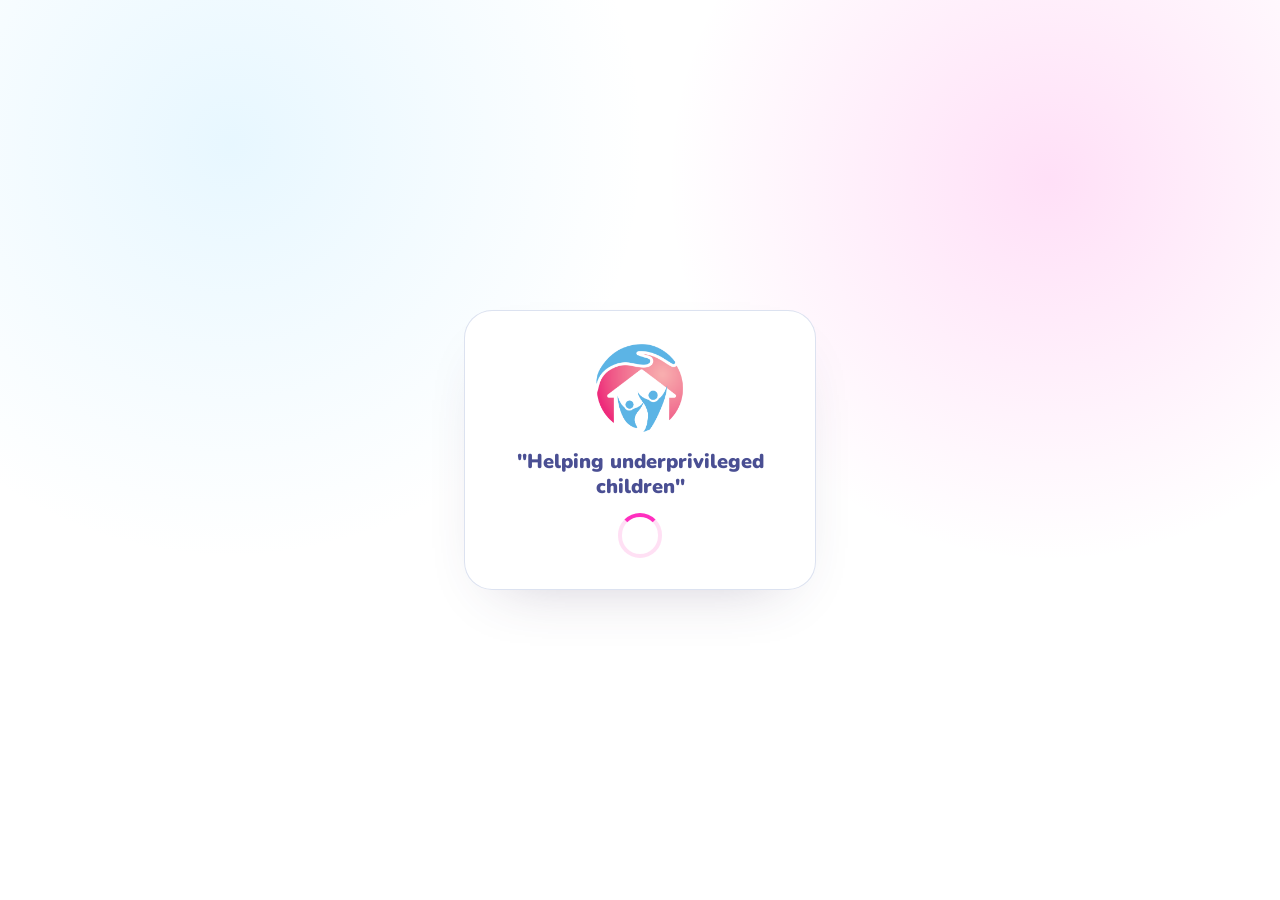
==== commit e85f0a66: "Add full EN/FR language switch for public site" ====
--- a/index.html
+++ b/index.html
@@ -1,12 +1,23 @@
 <!doctype html>
-<html lang="fr">
+<html lang="en">
   <head>
     <meta charset="UTF-8" />
     <meta name="viewport" content="width=device-width, initial-scale=1.0" />
     <meta
       name="description"
-      content="Plateforme institutionnelle LHUPC / AED avec site public administrable et future connexion Firebase."
+      content="LHUPC / AED institutional platform with an editable public website and upcoming Firebase connection."
     />
+    <script>
+      (() => {
+        try {
+          const saved = window.localStorage.getItem('lhupc-language');
+          const detected = (window.navigator.language || '').toLowerCase().startsWith('fr') ? 'fr' : 'en';
+          document.documentElement.lang = saved || detected;
+        } catch {
+          document.documentElement.lang = 'en';
+        }
+      })();
+    </script>
     <link rel="preload" as="image" href="./PHOTOS/1.jpg" fetchpriority="high" />
     <link rel="preload" as="image" href="./src/logo/ICON.png" fetchpriority="high" />
     <style>
@@ -106,7 +117,7 @@
     />
     <script src="./src/js/tw-config.js?v=20260318-2"></script>
     <script src="https://cdn.tailwindcss.com"></script>
-    <link rel="stylesheet" href="./src/styles/main.css?v=20260318-53" />
+    <link rel="stylesheet" href="./src/styles/main.css?v=20260318-54" />
     <script src="https://unpkg.com/lucide@latest/dist/umd/lucide.min.js" defer></script>
     <title>LHUPC / AED</title>
   </head>
@@ -114,11 +125,11 @@
     <div class="opening-boot" data-opening-splash>
       <div class="opening-boot__card">
         <img class="opening-boot__logo" src="./src/logo/ICON.png" alt="LHUPC" width="654" height="620" />
-        <p class="opening-boot__quote">« Aidons les enfants défavorisés »</p>
+        <p class="opening-boot__quote">"Helping underprivileged children"</p>
         <div class="opening-boot__loader"></div>
       </div>
     </div>
     <div id="app"></div>
-    <script type="module" src="./src/js/main.js?v=20260318-35"></script>
+    <script type="module" src="./src/js/main.js?v=20260318-36"></script>
   </body>
 </html>
--- a/src/styles/main.css
+++ b/src/styles/main.css
@@ -16,6 +16,14 @@
   box-sizing: border-box;
 }
 
+img,
+svg,
+video,
+canvas,
+iframe {
+  max-width: 100%;
+}
+
 html {
   scroll-behavior: smooth;
   width: 100%;
@@ -44,6 +52,32 @@
 
 button {
   font: inherit;
+}
+
+main,
+section,
+article,
+aside,
+header,
+footer,
+nav,
+div,
+figure,
+figcaption {
+  min-width: 0;
+}
+
+h1,
+h2,
+h3,
+h4,
+h5,
+h6,
+p,
+a,
+li,
+blockquote {
+  overflow-wrap: anywhere;
 }
 
 .page-shell {
@@ -321,6 +355,50 @@
   gap: 0.7rem;
 }
 
+.language-toggle {
+  display: inline-flex;
+  align-items: center;
+  gap: 0.25rem;
+  padding: 0.28rem;
+  border: 1px solid rgba(212, 219, 236, 0.95);
+  border-radius: 999px;
+  background: rgba(255, 255, 255, 0.92);
+  box-shadow: 0 16px 32px -26px rgba(52, 61, 119, 0.32);
+}
+
+.language-toggle--mobile {
+  width: 100%;
+  justify-content: center;
+  margin-bottom: 1rem;
+}
+
+.language-toggle__option {
+  min-width: 54px;
+  min-height: 38px;
+  padding: 0.45rem 0.8rem;
+  border: 0;
+  border-radius: 999px;
+  background: transparent;
+  font-family: 'Nunito', sans-serif;
+  font-size: 0.82rem;
+  font-weight: 900;
+  letter-spacing: 0.12em;
+  color: #4d5293;
+  text-transform: uppercase;
+  cursor: pointer;
+  transition: background 0.18s ease, color 0.18s ease, transform 0.18s ease;
+}
+
+.language-toggle__option.is-active {
+  background: linear-gradient(135deg, rgba(98, 169, 245, 0.16), rgba(255, 79, 200, 0.14));
+  color: #2d387f;
+}
+
+.language-toggle__option:is(:hover, :focus-visible) {
+  outline: none;
+  transform: translateY(-1px);
+}
+
 .site-header__mobile-actions {
   margin-top: 1rem;
 }
@@ -1874,6 +1952,10 @@
     gap: 0.85rem;
   }
 
+  .language-toggle {
+    flex: 0 0 auto;
+  }
+
   .menu-toggle,
   .site-header__mobile-panel {
     display: none;
